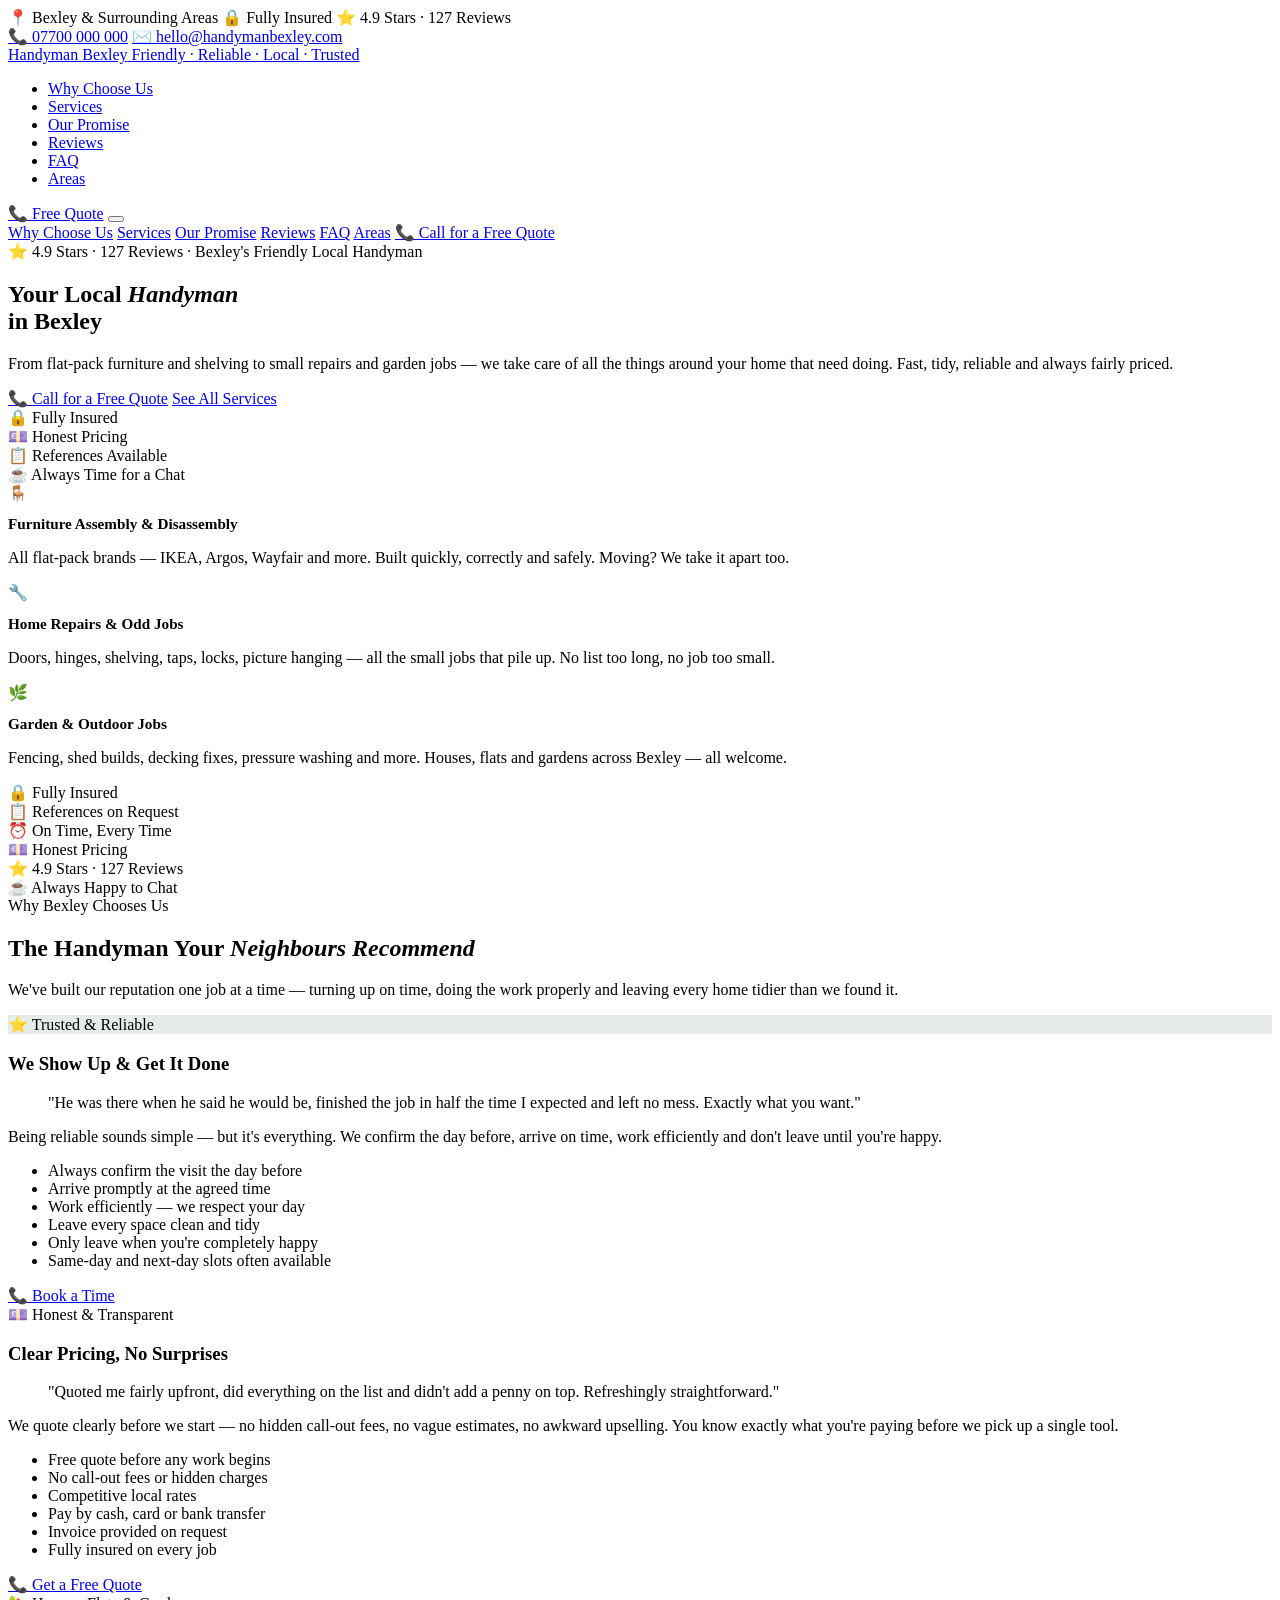
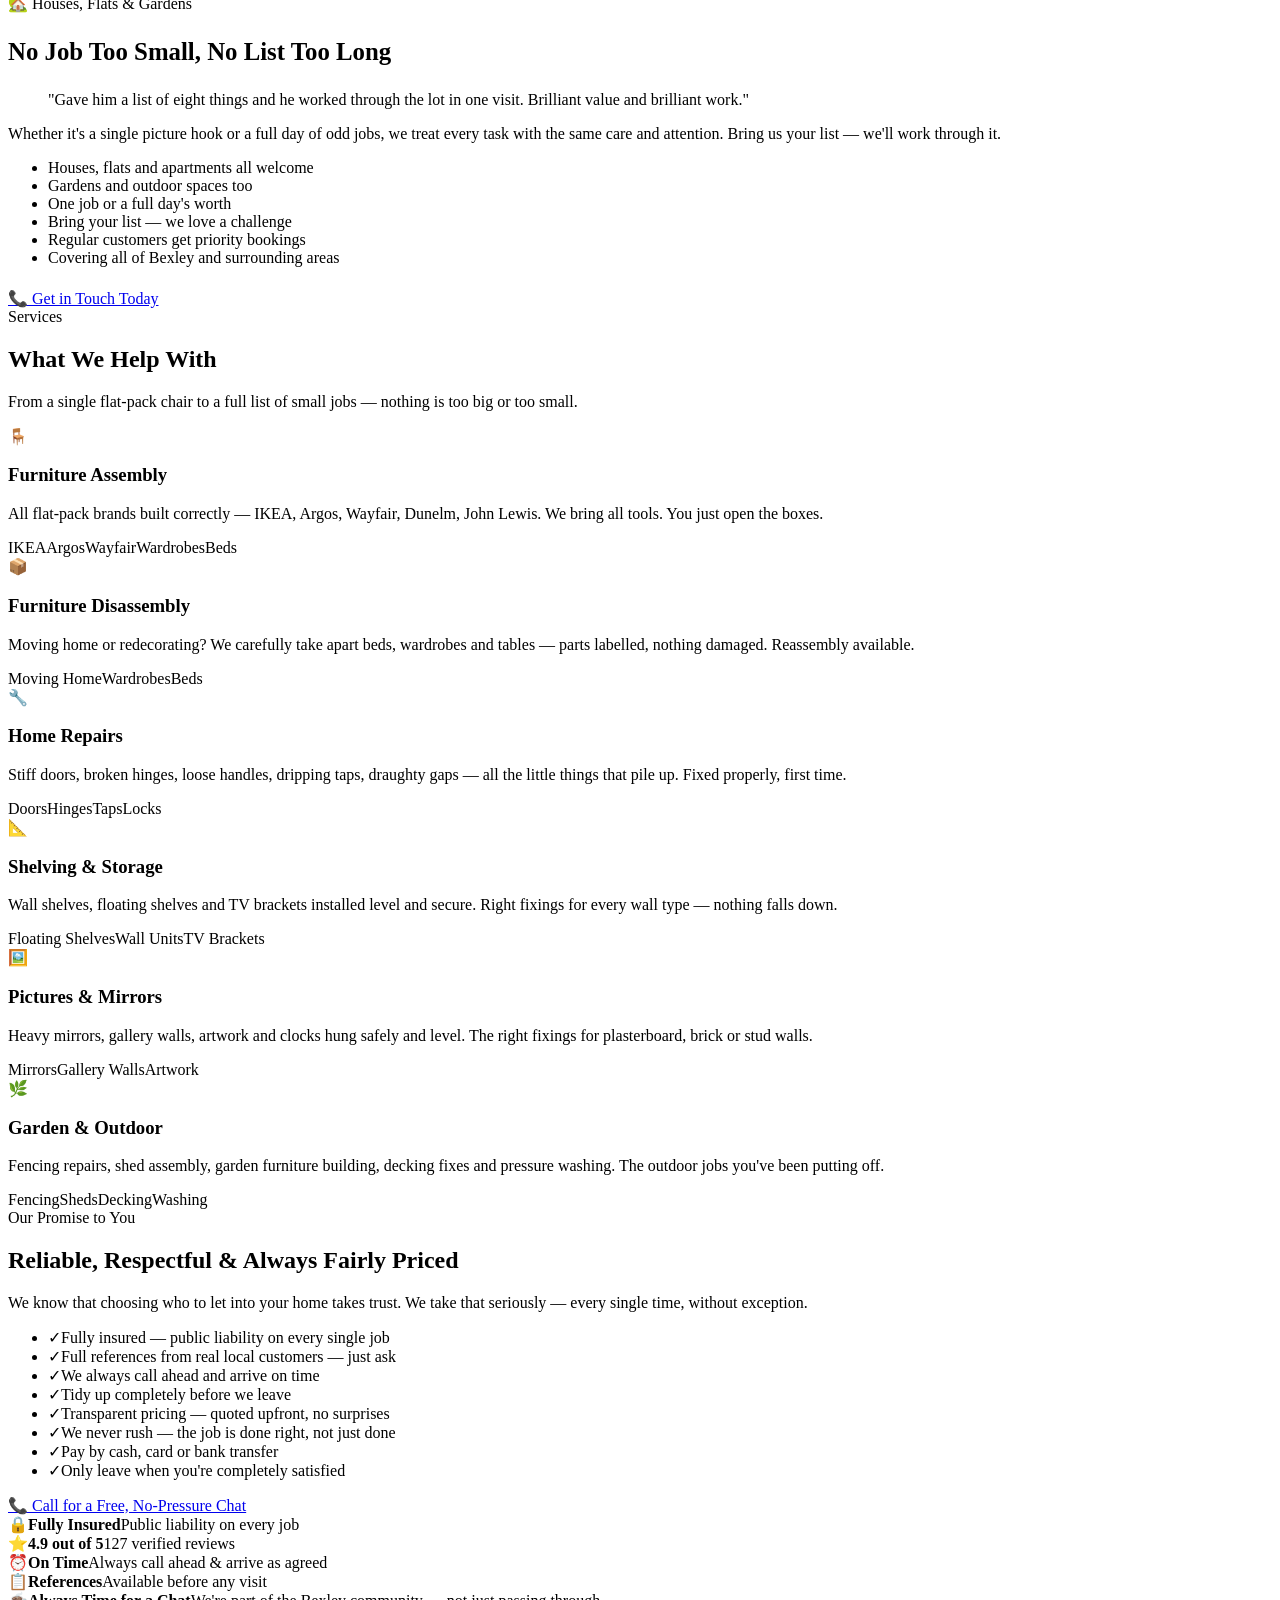
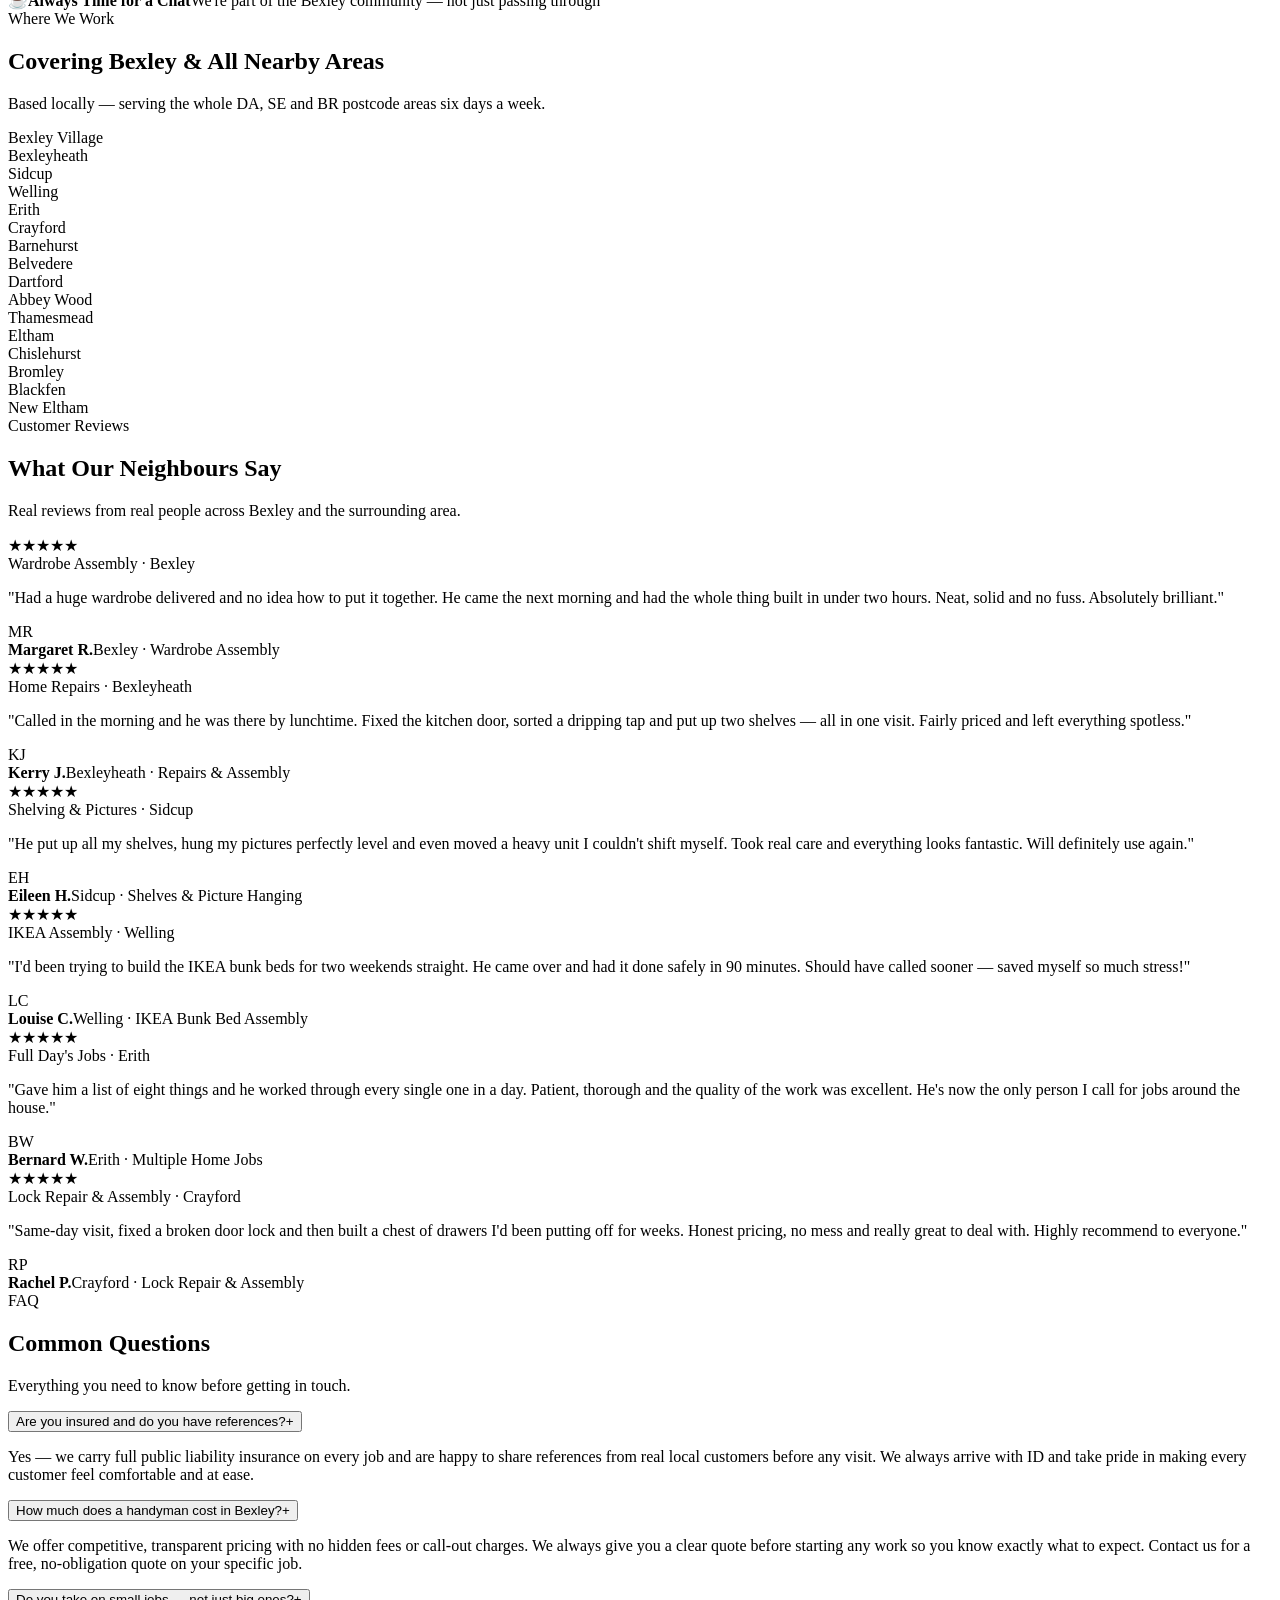
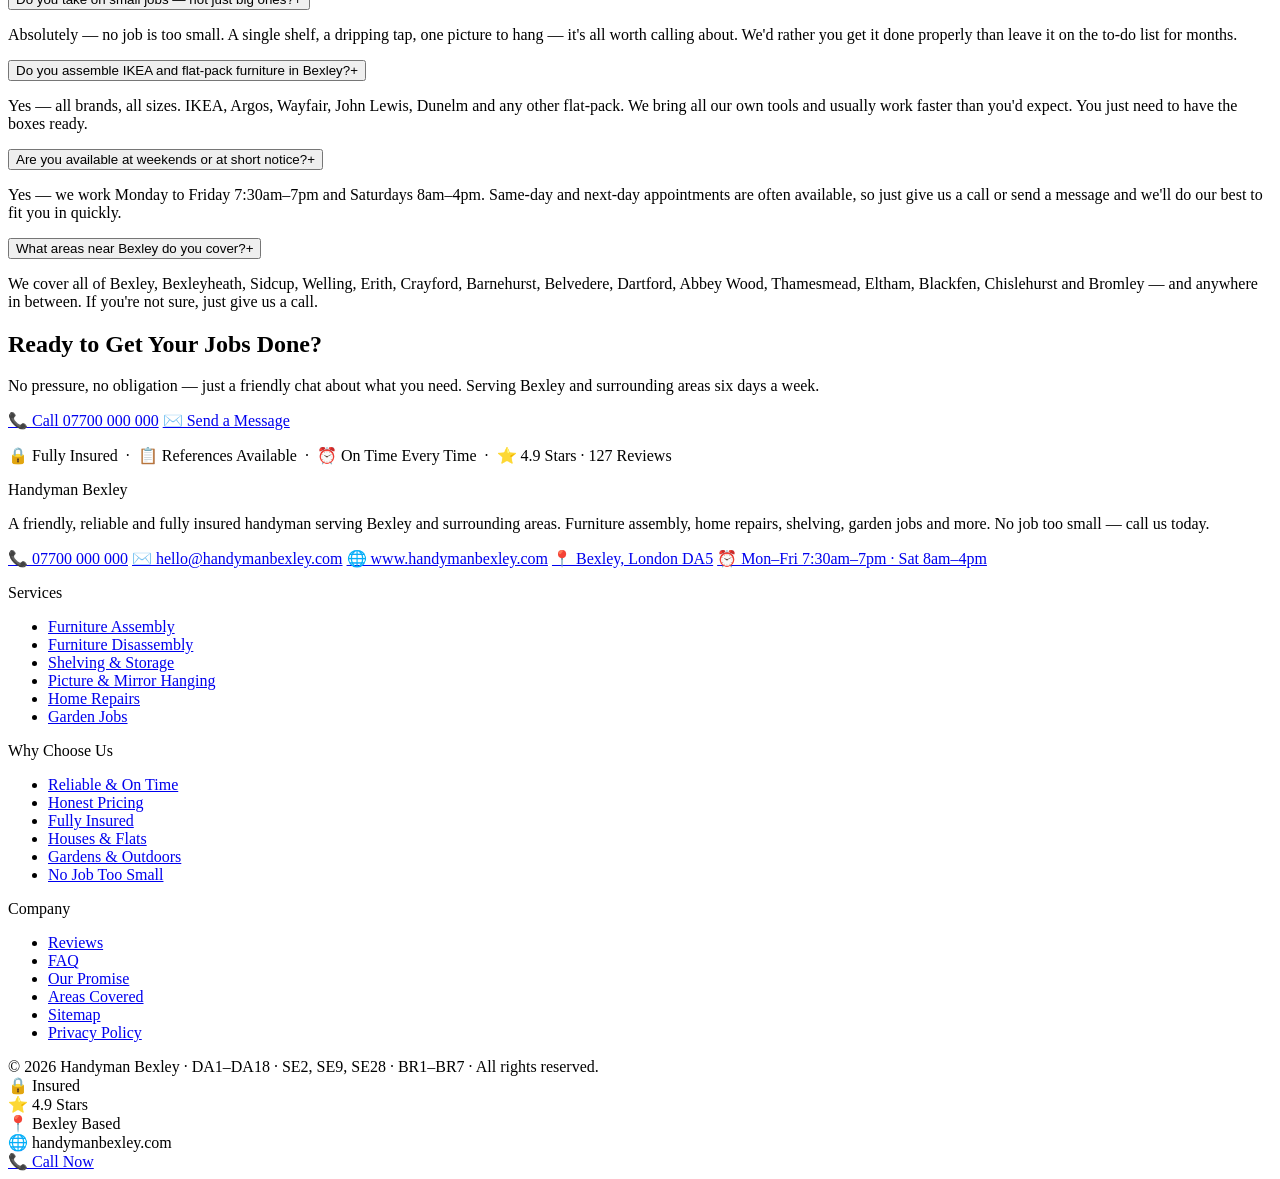
==== index.html @ ab4367bd "Add files via upload" ====
<!DOCTYPE html>
<html lang="en">
<head>
  <meta charset="UTF-8" />
  <meta name="viewport" content="width=device-width, initial-scale=1.0" />

  <!-- ===== PRIMARY SEO ===== -->
  <title>Handyman Bexley | Furniture Assembly, Home Repairs & Garden Jobs</title>
  <meta name="description" content="Your friendly, trusted local handyman in Bexley. Furniture assembly & disassembly, home repairs, shelving, picture hanging, garden jobs and more. No job too small — fast, tidy and reliable. Call today for a free quote!" />
  <meta name="keywords" content="handyman Bexley, trusted handyman Bexley, furniture assembly Bexley, IKEA assembly Bexley, flat pack assembly Bexley, handyman Bexleyheath, handyman Sidcup, handyman Welling, small jobs Bexley, home repairs Bexley, local handyman Bexley, reliable handyman Bexley, odd jobs Bexley, shelving installation Bexley, picture hanging Bexley, garden jobs Bexley, handyman near me Bexley, same day handyman Bexley, affordable handyman Bexley" />
  <meta name="author" content="Handyman Bexley" />
  <meta name="robots" content="index, follow, max-snippet:-1, max-image-preview:large, max-video-preview:-1" />
  <link rel="canonical" href="https://www.handymanbexley.com/" />

  <!-- ===== GEO / LOCAL SEO ===== -->
  <meta name="geo.region" content="GB-ENG" />
  <meta name="geo.placename" content="Bexley, London" />
  <meta name="geo.position" content="51.4419;0.1489" />
  <meta name="ICBM" content="51.4419, 0.1489" />

  <!-- ===== OPEN GRAPH (Facebook / LinkedIn) ===== -->
  <meta property="og:type" content="website" />
  <meta property="og:url" content="https://www.handymanbexley.com/" />
  <meta property="og:title" content="Handyman Bexley — Friendly, Reliable & Local" />
  <meta property="og:description" content="Bexley's friendly local handyman. Furniture assembly, home repairs, shelving, garden jobs and more. Fast, tidy and reliable — no job too small." />
  <meta property="og:image" content="https://www.handymanbexley.com/assets/images/og-image.jpg" />
  <meta property="og:image:width" content="1200" />
  <meta property="og:image:height" content="630" />
  <meta property="og:locale" content="en_GB" />
  <meta property="og:site_name" content="Handyman Bexley" />

  <!-- ===== TWITTER CARD ===== -->
  <meta name="twitter:card" content="summary_large_image" />
  <meta name="twitter:title" content="Handyman Bexley — Friendly, Reliable & Local" />
  <meta name="twitter:description" content="Bexley's friendly local handyman. Furniture assembly, flat-pack, repairs, garden jobs. Fast, reliable and no job too small." />
  <meta name="twitter:image" content="https://www.handymanbexley.com/assets/images/og-image.jpg" />

  <!-- ===== LOCAL BUSINESS SCHEMA (Google Rich Results) ===== -->
  <script type="application/ld+json">
  {
    "@context": "https://schema.org",
    "@type": "HomeAndConstructionBusiness",
    "name": "Handyman Bexley",
    "description": "Friendly, reliable and fully insured handyman in Bexley. Furniture assembly, home repairs, shelving, picture hanging and garden jobs across Bexley and surrounding areas. No job too small.",
    "url": "https://www.handymanbexley.com",
    "telephone": "+44-7700-000000",
    "email": "hello@handymanbexley.com",
    "priceRange": "££",
    "currenciesAccepted": "GBP",
    "paymentAccepted": "Cash, Bank Transfer, Card",
    "areaServed": [
      {"@type":"City","name":"Bexley"},
      {"@type":"City","name":"Bexleyheath"},
      {"@type":"City","name":"Sidcup"},
      {"@type":"City","name":"Welling"},
      {"@type":"City","name":"Erith"},
      {"@type":"City","name":"Crayford"},
      {"@type":"City","name":"Barnehurst"},
      {"@type":"City","name":"Belvedere"},
      {"@type":"City","name":"Dartford"},
      {"@type":"City","name":"Abbey Wood"},
      {"@type":"City","name":"Eltham"},
      {"@type":"City","name":"Thamesmead"},
      {"@type":"City","name":"Chislehurst"},
      {"@type":"City","name":"Bromley"}
    ],
    "address": {
      "@type": "PostalAddress",
      "addressLocality": "Bexley",
      "addressRegion": "London",
      "postalCode": "DA5",
      "addressCountry": "GB"
    },
    "geo": {
      "@type": "GeoCoordinates",
      "latitude": 51.4419,
      "longitude": 0.1489
    },
    "openingHoursSpecification": [
      {"@type":"OpeningHoursSpecification","dayOfWeek":["Monday","Tuesday","Wednesday","Thursday","Friday"],"opens":"07:30","closes":"19:00"},
      {"@type":"OpeningHoursSpecification","dayOfWeek":"Saturday","opens":"08:00","closes":"16:00"}
    ],
    "aggregateRating": {
      "@type": "AggregateRating",
      "ratingValue": "4.9",
      "reviewCount": "127",
      "bestRating": "5",
      "worstRating": "1"
    },
    "hasOfferCatalog": {
      "@type": "OfferCatalog",
      "name": "Handyman Services Bexley",
      "itemListElement": [
        {"@type":"Offer","itemOffered":{"@type":"Service","name":"Furniture Assembly","description":"All flat-pack brands including IKEA, Argos, Wayfair and John Lewis assembled quickly and correctly."}},
        {"@type":"Offer","itemOffered":{"@type":"Service","name":"Furniture Disassembly","description":"Safe disassembly of beds, wardrobes and tables for moving or redecorating."}},
        {"@type":"Offer","itemOffered":{"@type":"Service","name":"Shelving Installation","description":"Wall-mounted shelving, floating shelves and TV brackets installed securely."}},
        {"@type":"Offer","itemOffered":{"@type":"Service","name":"Picture and Mirror Hanging","description":"Gallery walls, large mirrors and artwork hung safely and level."}},
        {"@type":"Offer","itemOffered":{"@type":"Service","name":"Home Repairs","description":"Doors, hinges, locks, dripping taps and general odd jobs around the home."}},
        {"@type":"Offer","itemOffered":{"@type":"Service","name":"Garden Jobs","description":"Fencing repairs, shed assembly, decking fixes and pressure washing."}}
      ]
    }
  }
  </script>

  <!-- ===== FAQ SCHEMA (AI SEO + Google Rich Results) ===== -->
  <script type="application/ld+json">
  {
    "@context": "https://schema.org",
    "@type": "FAQPage",
    "mainEntity": [
      {"@type":"Question","name":"Are you insured and do you have references?","acceptedAnswer":{"@type":"Answer","text":"Yes, we carry full public liability insurance on every job and are happy to share references from real local customers before any visit. We always arrive with ID."}},
      {"@type":"Question","name":"How much does a handyman cost in Bexley?","acceptedAnswer":{"@type":"Answer","text":"We offer competitive, transparent pricing with no hidden fees or call-out charges. We always provide a clear quote before starting work. Contact us for a free, no-obligation quote."}},
      {"@type":"Question","name":"Do you take on small jobs in Bexley?","acceptedAnswer":{"@type":"Answer","text":"Absolutely — no job is too small. Whether it is a single shelf, a dripping tap or one picture to hang, we are happy to help."}},
      {"@type":"Question","name":"Do you assemble IKEA furniture in Bexley?","acceptedAnswer":{"@type":"Answer","text":"Yes! We assemble all flat-pack furniture brands including IKEA, Argos, Wayfair and John Lewis across Bexley, Bexleyheath, Sidcup and surrounding areas."}},
      {"@type":"Question","name":"Are you available at weekends or at short notice?","acceptedAnswer":{"@type":"Answer","text":"Yes — we work Monday to Friday 7:30am to 7pm and Saturdays 8am to 4pm. Same-day and next-day appointments are often available."}},
      {"@type":"Question","name":"What areas near Bexley do you cover?","acceptedAnswer":{"@type":"Answer","text":"We cover Bexley, Bexleyheath, Sidcup, Welling, Erith, Crayford, Barnehurst, Belvedere, Dartford, Abbey Wood, Thamesmead, Eltham, Blackfen, Chislehurst and Bromley."}}
    ]
  }
  </script>

  <!-- ===== BREADCRUMB SCHEMA ===== -->
  <script type="application/ld+json">
  {
    "@context": "https://schema.org",
    "@type": "BreadcrumbList",
    "itemListElement": [
      {"@type":"ListItem","position":1,"name":"Home","item":"https://www.handymanbexley.com/"},
      {"@type":"ListItem","position":2,"name":"Services","item":"https://www.handymanbexley.com/#services"},
      {"@type":"ListItem","position":3,"name":"Areas","item":"https://www.handymanbexley.com/#areas"}
    ]
  }
  </script>

  <!-- ===== REVIEW SCHEMA ===== -->
  <script type="application/ld+json">
  {
    "@context": "https://schema.org",
    "@type": "LocalBusiness",
    "name": "Handyman Bexley",
    "review": [
      {"@type":"Review","reviewRating":{"@type":"Rating","ratingValue":"5","bestRating":"5"},"author":{"@type":"Person","name":"Margaret R."},"reviewBody":"Had a huge wardrobe delivered and no idea how to put it together. He came the next morning and had the whole thing built in under two hours. Neat, solid and no fuss. Absolutely brilliant."},
      {"@type":"Review","reviewRating":{"@type":"Rating","ratingValue":"5","bestRating":"5"},"author":{"@type":"Person","name":"Kerry J."},"reviewBody":"Called in the morning and he was there by lunchtime. Fixed the kitchen door, sorted a dripping tap and put up two shelves — all in one visit. Fairly priced and left everything spotless."},
      {"@type":"Review","reviewRating":{"@type":"Rating","ratingValue":"5","bestRating":"5"},"author":{"@type":"Person","name":"Eileen H."},"reviewBody":"He put up all my shelves, hung my pictures perfectly level and even moved a heavy unit I couldn't shift myself. Took real care and everything looks fantastic."}
    ]
  }
  </script>

  <!-- ===== PWA MANIFEST ===== -->
  <link rel="manifest" href="/manifest.json" />
  <meta name="theme-color" content="#5a7a5c" />
  <meta name="apple-mobile-web-app-capable" content="yes" />
  <meta name="apple-mobile-web-app-status-bar-style" content="default" />
  <meta name="apple-mobile-web-app-title" content="Handyman Bexley" />

  <!-- ===== FONTS ===== -->
  <link rel="preconnect" href="https://fonts.googleapis.com" />
  <link rel="preconnect" href="https://fonts.gstatic.com" crossorigin />
  <link href="https://fonts.googleapis.com/css2?family=Lora:ital,wght@0,400;0,600;0,700;1,400;1,600&family=Nunito:wght@400;600;700;800&display=swap" rel="stylesheet" />

  <!-- ===== STYLESHEET ===== -->
  <link rel="stylesheet" href="/assets/css/style.css" />

  <!-- ===== FAVICON (add your own to assets/images/) ===== -->
  <link rel="icon" type="image/png" href="/assets/images/icon-192.png" />
  <link rel="apple-touch-icon" href="/assets/images/icon-192.png" />
</head>

<body>

<!-- ============================================================
     TOP BAR
     ============================================================ -->
<div class="topbar" role="complementary" aria-label="Contact information">
  <div class="container">
    <div class="topbar-inner">
      <div class="topbar-left">
        <span>📍 Bexley &amp; Surrounding Areas</span>
        <span>🔒 Fully Insured</span>
        <span>⭐ 4.9 Stars · 127 Reviews</span>
      </div>
      <div class="topbar-right">
        <a href="tel:+447700000000" aria-label="Call us on 07700 000 000">📞 07700 000 000</a>
        <a href="mailto:hello@handymanbexley.com" aria-label="Email us">✉️ hello@handymanbexley.com</a>
      </div>
    </div>
  </div>
</div>

<!-- ============================================================
     NAVIGATION
     ============================================================ -->
<nav role="navigation" aria-label="Main navigation">
  <div class="container">
    <div class="nav-inner">
      <a href="/" class="logo" aria-label="Handyman Bexley — Home">
        <span class="logo-name">Handyman <span>Bexley</span></span>
        <span class="logo-tag">Friendly · Reliable · Local · Trusted</span>
      </a>
      <ul class="nav-links" role="list">
        <li><a href="#why-us">Why Choose Us</a></li>
        <li><a href="#services">Services</a></li>
        <li><a href="#promise">Our Promise</a></li>
        <li><a href="#reviews">Reviews</a></li>
        <li><a href="#faq">FAQ</a></li>
        <li><a href="#areas">Areas</a></li>
      </ul>
      <a href="tel:+447700000000" class="btn btn-sage">📞 Free Quote</a>
      <button class="hamburger" aria-label="Open menu" aria-expanded="false" aria-controls="mobile-nav">
        <span></span><span></span><span></span>
      </button>
    </div>
  </div>
</nav>

<!-- Mobile nav -->
<div class="mobile-nav" id="mobile-nav" role="dialog" aria-label="Mobile navigation" aria-modal="true">
  <a href="#why-us">Why Choose Us</a>
  <a href="#services">Services</a>
  <a href="#promise">Our Promise</a>
  <a href="#reviews">Reviews</a>
  <a href="#faq">FAQ</a>
  <a href="#areas">Areas</a>
  <a href="tel:+447700000000" class="btn btn-sage" style="margin-top:12px">📞 Call for a Free Quote</a>
</div>

<!-- ============================================================
     MAIN CONTENT
     ============================================================ -->
<main id="main-content">

  <!-- ── HERO ── -->
  <section class="hero" id="home" role="banner" aria-labelledby="hero-heading">
    <div class="container">
      <div class="hero-grid">

        <div class="hero-text fade-up">
          <div class="pill">⭐ 4.9 Stars · 127 Reviews · Bexley's Friendly Local Handyman</div>
          <h1 id="hero-heading">Your Local <em>Handyman</em><br>in Bexley</h1>
          <p class="lead">From flat-pack furniture and shelving to small repairs and garden jobs — we take care of all the things around your home that need doing. Fast, tidy, reliable and always fairly priced.</p>
          <div class="hero-btns">
            <a href="tel:+447700000000" class="btn btn-sage">📞 Call for a Free Quote</a>
            <a href="#services" class="btn btn-ghost">See All Services</a>
          </div>
          <div class="hero-chips" aria-label="Trust signals">
            <div class="chip">🔒 Fully Insured</div>
            <div class="chip">💷 Honest Pricing</div>
            <div class="chip">📋 References Available</div>
            <div class="chip">☕ Always Time for a Chat</div>
          </div>
        </div>

        <div class="aud-stack fade-up" role="list" aria-label="Key services at a glance">
          <div class="aud-card" role="listitem">
            <div class="aud-icon sage" aria-hidden="true">🪑</div>
            <div>
              <h2 style="font-size:.95rem;font-weight:800;color:var(--ink);margin-bottom:4px">Furniture Assembly &amp; Disassembly</h2>
              <p>All flat-pack brands — IKEA, Argos, Wayfair and more. Built quickly, correctly and safely. Moving? We take it apart too.</p>
            </div>
          </div>
          <div class="aud-card" role="listitem">
            <div class="aud-icon terra" aria-hidden="true">🔧</div>
            <div>
              <h2 style="font-size:.95rem;font-weight:800;color:var(--ink);margin-bottom:4px">Home Repairs &amp; Odd Jobs</h2>
              <p>Doors, hinges, shelving, taps, locks, picture hanging — all the small jobs that pile up. No list too long, no job too small.</p>
            </div>
          </div>
          <div class="aud-card" role="listitem">
            <div class="aud-icon navy" aria-hidden="true">🌿</div>
            <div>
              <h2 style="font-size:.95rem;font-weight:800;color:var(--ink);margin-bottom:4px">Garden &amp; Outdoor Jobs</h2>
              <p>Fencing, shed builds, decking fixes, pressure washing and more. Houses, flats and gardens across Bexley — all welcome.</p>
            </div>
          </div>
        </div>

      </div>
    </div>
  </section>

  <!-- ── TRUST BANNER ── -->
  <div class="trust-banner" role="complementary" aria-label="Trust signals">
    <div class="container">
      <div class="trust-row">
        <div class="trust-item"><span aria-hidden="true">🔒</span> Fully Insured</div>
        <div class="trust-item"><span aria-hidden="true">📋</span> References on Request</div>
        <div class="trust-item"><span aria-hidden="true">⏰</span> On Time, Every Time</div>
        <div class="trust-item"><span aria-hidden="true">💷</span> Honest Pricing</div>
        <div class="trust-item"><span aria-hidden="true">⭐</span> 4.9 Stars · 127 Reviews</div>
        <div class="trust-item"><span aria-hidden="true">☕</span> Always Happy to Chat</div>
      </div>
    </div>
  </div>

  <!-- ── WHY CHOOSE US ── -->
  <section id="why-us" aria-labelledby="why-heading">
    <div class="for-section">
    <div class="container">
      <div class="section-header fade-up">
        <div class="pill">Why Bexley Chooses Us</div>
        <h2 class="section-title" id="why-heading">The Handyman Your <em style="font-style:italic;color:var(--sage)">Neighbours Recommend</em></h2>
        <p>We've built our reputation one job at a time — turning up on time, doing the work properly and leaving every home tidier than we found it.</p>
      </div>
      <div class="for-grid">

        <article class="for-card card-green fade-up" aria-labelledby="reliable-heading">
          <div class="pill" style="background:rgba(90,122,92,.15);color:var(--sage-dk)">⭐ Trusted &amp; Reliable</div>
          <h3 id="reliable-heading" style="color:var(--sage-dk)">We Show Up &amp; Get It Done</h3>
          <blockquote class="for-quote">"He was there when he said he would be, finished the job in half the time I expected and left no mess. Exactly what you want."</blockquote>
          <p>Being reliable sounds simple — but it's everything. We confirm the day before, arrive on time, work efficiently and don't leave until you're happy.</p>
          <ul class="for-list">
            <li>Always confirm the visit the day before</li>
            <li>Arrive promptly at the agreed time</li>
            <li>Work efficiently — we respect your day</li>
            <li>Leave every space clean and tidy</li>
            <li>Only leave when you're completely happy</li>
            <li>Same-day and next-day slots often available</li>
          </ul>
          <a href="tel:+447700000000" class="btn btn-sage">📞 Book a Time</a>
        </article>

        <article class="for-card single fade-up" aria-labelledby="pricing-heading">
          <div class="pill terra">💷 Honest &amp; Transparent</div>
          <h3 id="pricing-heading" style="color:var(--terra)">Clear Pricing, No Surprises</h3>
          <blockquote class="for-quote">"Quoted me fairly upfront, did everything on the list and didn't add a penny on top. Refreshingly straightforward."</blockquote>
          <p>We quote clearly before we start — no hidden call-out fees, no vague estimates, no awkward upselling. You know exactly what you're paying before we pick up a single tool.</p>
          <ul class="for-list">
            <li>Free quote before any work begins</li>
            <li>No call-out fees or hidden charges</li>
            <li>Competitive local rates</li>
            <li>Pay by cash, card or bank transfer</li>
            <li>Invoice provided on request</li>
            <li>Fully insured on every job</li>
          </ul>
          <a href="tel:+447700000000" class="btn btn-terra">📞 Get a Free Quote</a>
        </article>

        <article class="for-card lonely fade-up" aria-labelledby="nojob-heading">
          <div class="lonely-inner">
            <div>
              <div class="pill navy">🏡 Houses, Flats &amp; Gardens</div>
              <h3 id="nojob-heading" style="color:var(--navy);font-size:1.55rem">No Job Too Small, No List Too Long</h3>
              <blockquote class="for-quote">"Gave him a list of eight things and he worked through the lot in one visit. Brilliant value and brilliant work."</blockquote>
              <p>Whether it's a single picture hook or a full day of odd jobs, we treat every task with the same care and attention. Bring us your list — we'll work through it.</p>
            </div>
            <div>
              <ul class="for-list" style="margin-bottom:22px">
                <li>Houses, flats and apartments all welcome</li>
                <li>Gardens and outdoor spaces too</li>
                <li>One job or a full day's worth</li>
                <li>Bring your list — we love a challenge</li>
                <li>Regular customers get priority bookings</li>
                <li>Covering all of Bexley and surrounding areas</li>
              </ul>
              <a href="tel:+447700000000" class="btn btn-navy">📞 Get in Touch Today</a>
            </div>
          </div>
        </article>

      </div>
    </div>
    </div>
  </section>

  <!-- ── SERVICES ── -->
  <section class="services" id="services" aria-labelledby="services-heading">
    <div class="container">
      <div class="section-header fade-up">
        <div class="pill">Services</div>
        <h2 class="section-title" id="services-heading">What We Help With</h2>
        <p>From a single flat-pack chair to a full list of small jobs — nothing is too big or too small.</p>
      </div>
      <div class="services-grid" role="list">

        <article class="svc-card fade-up" role="listitem" aria-labelledby="svc1">
          <div class="svc-icon" aria-hidden="true">🪑</div>
          <h3 id="svc1">Furniture Assembly</h3>
          <p>All flat-pack brands built correctly — IKEA, Argos, Wayfair, Dunelm, John Lewis. We bring all tools. You just open the boxes.</p>
          <div class="svc-tags" aria-label="Keywords">
            <span class="svc-tag">IKEA</span><span class="svc-tag">Argos</span><span class="svc-tag">Wayfair</span><span class="svc-tag">Wardrobes</span><span class="svc-tag">Beds</span>
          </div>
        </article>

        <article class="svc-card fade-up" role="listitem" aria-labelledby="svc2">
          <div class="svc-icon" aria-hidden="true">📦</div>
          <h3 id="svc2">Furniture Disassembly</h3>
          <p>Moving home or redecorating? We carefully take apart beds, wardrobes and tables — parts labelled, nothing damaged. Reassembly available.</p>
          <div class="svc-tags">
            <span class="svc-tag">Moving Home</span><span class="svc-tag">Wardrobes</span><span class="svc-tag">Beds</span>
          </div>
        </article>

        <article class="svc-card fade-up" role="listitem" aria-labelledby="svc3">
          <div class="svc-icon" aria-hidden="true">🔧</div>
          <h3 id="svc3">Home Repairs</h3>
          <p>Stiff doors, broken hinges, loose handles, dripping taps, draughty gaps — all the little things that pile up. Fixed properly, first time.</p>
          <div class="svc-tags">
            <span class="svc-tag">Doors</span><span class="svc-tag">Hinges</span><span class="svc-tag">Taps</span><span class="svc-tag">Locks</span>
          </div>
        </article>

        <article class="svc-card fade-up" role="listitem" aria-labelledby="svc4">
          <div class="svc-icon" aria-hidden="true">📐</div>
          <h3 id="svc4">Shelving &amp; Storage</h3>
          <p>Wall shelves, floating shelves and TV brackets installed level and secure. Right fixings for every wall type — nothing falls down.</p>
          <div class="svc-tags">
            <span class="svc-tag">Floating Shelves</span><span class="svc-tag">Wall Units</span><span class="svc-tag">TV Brackets</span>
          </div>
        </article>

        <article class="svc-card fade-up" role="listitem" aria-labelledby="svc5">
          <div class="svc-icon" aria-hidden="true">🖼️</div>
          <h3 id="svc5">Pictures &amp; Mirrors</h3>
          <p>Heavy mirrors, gallery walls, artwork and clocks hung safely and level. The right fixings for plasterboard, brick or stud walls.</p>
          <div class="svc-tags">
            <span class="svc-tag">Mirrors</span><span class="svc-tag">Gallery Walls</span><span class="svc-tag">Artwork</span>
          </div>
        </article>

        <article class="svc-card fade-up" role="listitem" aria-labelledby="svc6">
          <div class="svc-icon" aria-hidden="true">🌿</div>
          <h3 id="svc6">Garden &amp; Outdoor</h3>
          <p>Fencing repairs, shed assembly, garden furniture building, decking fixes and pressure washing. The outdoor jobs you've been putting off.</p>
          <div class="svc-tags">
            <span class="svc-tag">Fencing</span><span class="svc-tag">Sheds</span><span class="svc-tag">Decking</span><span class="svc-tag">Washing</span>
          </div>
        </article>

      </div>
    </div>
  </section>

  <!-- ── OUR PROMISE ── -->
  <section class="promise" id="promise" aria-labelledby="promise-heading">
    <div class="container">
      <div class="promise-grid">
        <div class="promise-text fade-up">
          <div class="pill">Our Promise to You</div>
          <h2 class="section-title" id="promise-heading">Reliable, Respectful &amp; Always Fairly Priced</h2>
          <p>We know that choosing who to let into your home takes trust. We take that seriously — every single time, without exception.</p>
          <ul class="promise-list">
            <li><span class="chk" aria-hidden="true">✓</span>Fully insured — public liability on every single job</li>
            <li><span class="chk" aria-hidden="true">✓</span>Full references from real local customers — just ask</li>
            <li><span class="chk" aria-hidden="true">✓</span>We always call ahead and arrive on time</li>
            <li><span class="chk" aria-hidden="true">✓</span>Tidy up completely before we leave</li>
            <li><span class="chk" aria-hidden="true">✓</span>Transparent pricing — quoted upfront, no surprises</li>
            <li><span class="chk" aria-hidden="true">✓</span>We never rush — the job is done right, not just done</li>
            <li><span class="chk" aria-hidden="true">✓</span>Pay by cash, card or bank transfer</li>
            <li><span class="chk" aria-hidden="true">✓</span>Only leave when you're completely satisfied</li>
          </ul>
          <a href="tel:+447700000000" class="btn btn-terra">📞 Call for a Free, No-Pressure Chat</a>
        </div>
        <div class="p-badges fade-up" aria-label="Trust badges">
          <div class="p-badge"><span class="big" aria-hidden="true">🔒</span><strong>Fully Insured</strong><span>Public liability on every job</span></div>
          <div class="p-badge"><span class="big" aria-hidden="true">⭐</span><strong>4.9 out of 5</strong><span>127 verified reviews</span></div>
          <div class="p-badge"><span class="big" aria-hidden="true">⏰</span><strong>On Time</strong><span>Always call ahead &amp; arrive as agreed</span></div>
          <div class="p-badge"><span class="big" aria-hidden="true">📋</span><strong>References</strong><span>Available before any visit</span></div>
          <div class="p-badge wide"><span class="big" aria-hidden="true">☕</span><strong>Always Time for a Chat</strong><span>We're part of the Bexley community — not just passing through</span></div>
        </div>
      </div>
    </div>
  </section>

  <!-- ── AREAS SERVED ── -->
  <section class="areas" id="areas" aria-labelledby="areas-heading">
    <div class="container">
      <div class="section-header fade-up">
        <div class="pill">Where We Work</div>
        <h2 class="section-title" id="areas-heading">Covering Bexley &amp; All Nearby Areas</h2>
        <p>Based locally — serving the whole DA, SE and BR postcode areas six days a week.</p>
      </div>
      <div class="areas-grid" role="list" aria-label="Areas served">
        <div class="area-pill fade-up" role="listitem"><span class="area-dot" aria-hidden="true"></span>Bexley Village</div>
        <div class="area-pill fade-up" role="listitem"><span class="area-dot" aria-hidden="true"></span>Bexleyheath</div>
        <div class="area-pill fade-up" role="listitem"><span class="area-dot" aria-hidden="true"></span>Sidcup</div>
        <div class="area-pill fade-up" role="listitem"><span class="area-dot" aria-hidden="true"></span>Welling</div>
        <div class="area-pill fade-up" role="listitem"><span class="area-dot" aria-hidden="true"></span>Erith</div>
        <div class="area-pill fade-up" role="listitem"><span class="area-dot" aria-hidden="true"></span>Crayford</div>
        <div class="area-pill fade-up" role="listitem"><span class="area-dot" aria-hidden="true"></span>Barnehurst</div>
        <div class="area-pill fade-up" role="listitem"><span class="area-dot" aria-hidden="true"></span>Belvedere</div>
        <div class="area-pill fade-up" role="listitem"><span class="area-dot" aria-hidden="true"></span>Dartford</div>
        <div class="area-pill fade-up" role="listitem"><span class="area-dot" aria-hidden="true"></span>Abbey Wood</div>
        <div class="area-pill fade-up" role="listitem"><span class="area-dot" aria-hidden="true"></span>Thamesmead</div>
        <div class="area-pill fade-up" role="listitem"><span class="area-dot" aria-hidden="true"></span>Eltham</div>
        <div class="area-pill fade-up" role="listitem"><span class="area-dot" aria-hidden="true"></span>Chislehurst</div>
        <div class="area-pill fade-up" role="listitem"><span class="area-dot" aria-hidden="true"></span>Bromley</div>
        <div class="area-pill fade-up" role="listitem"><span class="area-dot" aria-hidden="true"></span>Blackfen</div>
        <div class="area-pill fade-up" role="listitem"><span class="area-dot" aria-hidden="true"></span>New Eltham</div>
      </div>
    </div>
  </section>

  <!-- ── REVIEWS ── -->
  <section class="reviews" id="reviews" aria-labelledby="reviews-heading">
    <div class="container">
      <div class="section-header fade-up">
        <div class="pill">Customer Reviews</div>
        <h2 class="section-title" id="reviews-heading">What Our Neighbours Say</h2>
        <p>Real reviews from real people across Bexley and the surrounding area.</p>
      </div>
      <div class="reviews-grid" role="list">

        <article class="review-card fade-up" role="listitem" aria-label="Review from Margaret R">
          <div class="r-stars" aria-label="5 stars">★★★★★</div>
          <div class="r-label n">Wardrobe Assembly · Bexley</div>
          <p class="r-text">"Had a huge wardrobe delivered and no idea how to put it together. He came the next morning and had the whole thing built in under two hours. Neat, solid and no fuss. Absolutely brilliant."</p>
          <div class="r-person">
            <div class="r-av n" aria-hidden="true">MR</div>
            <div><strong>Margaret R.</strong><span>Bexley · Wardrobe Assembly</span></div>
          </div>
        </article>

        <article class="review-card fade-up" role="listitem" aria-label="Review from Kerry J">
          <div class="r-stars" aria-label="5 stars">★★★★★</div>
          <div class="r-label t">Home Repairs · Bexleyheath</div>
          <p class="r-text">"Called in the morning and he was there by lunchtime. Fixed the kitchen door, sorted a dripping tap and put up two shelves — all in one visit. Fairly priced and left everything spotless."</p>
          <div class="r-person">
            <div class="r-av t" aria-hidden="true">KJ</div>
            <div><strong>Kerry J.</strong><span>Bexleyheath · Repairs &amp; Assembly</span></div>
          </div>
        </article>

        <article class="review-card fade-up" role="listitem" aria-label="Review from Eileen H">
          <div class="r-stars" aria-label="5 stars">★★★★★</div>
          <div class="r-label">Shelving &amp; Pictures · Sidcup</div>
          <p class="r-text">"He put up all my shelves, hung my pictures perfectly level and even moved a heavy unit I couldn't shift myself. Took real care and everything looks fantastic. Will definitely use again."</p>
          <div class="r-person">
            <div class="r-av s" aria-hidden="true">EH</div>
            <div><strong>Eileen H.</strong><span>Sidcup · Shelves &amp; Picture Hanging</span></div>
          </div>
        </article>

        <article class="review-card fade-up" role="listitem" aria-label="Review from Louise C">
          <div class="r-stars" aria-label="5 stars">★★★★★</div>
          <div class="r-label t">IKEA Assembly · Welling</div>
          <p class="r-text">"I'd been trying to build the IKEA bunk beds for two weekends straight. He came over and had it done safely in 90 minutes. Should have called sooner — saved myself so much stress!"</p>
          <div class="r-person">
            <div class="r-av t" aria-hidden="true">LC</div>
            <div><strong>Louise C.</strong><span>Welling · IKEA Bunk Bed Assembly</span></div>
          </div>
        </article>

        <article class="review-card fade-up" role="listitem" aria-label="Review from Bernard W">
          <div class="r-stars" aria-label="5 stars">★★★★★</div>
          <div class="r-label n">Full Day's Jobs · Erith</div>
          <p class="r-text">"Gave him a list of eight things and he worked through every single one in a day. Patient, thorough and the quality of the work was excellent. He's now the only person I call for jobs around the house."</p>
          <div class="r-person">
            <div class="r-av n" aria-hidden="true">BW</div>
            <div><strong>Bernard W.</strong><span>Erith · Multiple Home Jobs</span></div>
          </div>
        </article>

        <article class="review-card fade-up" role="listitem" aria-label="Review from Rachel P">
          <div class="r-stars" aria-label="5 stars">★★★★★</div>
          <div class="r-label">Lock Repair &amp; Assembly · Crayford</div>
          <p class="r-text">"Same-day visit, fixed a broken door lock and then built a chest of drawers I'd been putting off for weeks. Honest pricing, no mess and really great to deal with. Highly recommend to everyone."</p>
          <div class="r-person">
            <div class="r-av s" aria-hidden="true">RP</div>
            <div><strong>Rachel P.</strong><span>Crayford · Lock Repair &amp; Assembly</span></div>
          </div>
        </article>

      </div>
    </div>
  </section>

  <!-- ── FAQ ── -->
  <section class="faq" id="faq" aria-labelledby="faq-heading">
    <div class="container">
      <div class="section-header fade-up">
        <div class="pill">FAQ</div>
        <h2 class="section-title" id="faq-heading">Common Questions</h2>
        <p>Everything you need to know before getting in touch.</p>
      </div>
      <div class="faq-list">

        <div class="faq-item">
          <button class="faq-q" aria-expanded="false" aria-controls="faq1">
            Are you insured and do you have references?<span class="faq-icon" aria-hidden="true">+</span>
          </button>
          <div class="faq-a" id="faq1" role="region">
            <p>Yes — we carry full public liability insurance on every job and are happy to share references from real local customers before any visit. We always arrive with ID and take pride in making every customer feel comfortable and at ease.</p>
          </div>
        </div>

        <div class="faq-item">
          <button class="faq-q" aria-expanded="false" aria-controls="faq2">
            How much does a handyman cost in Bexley?<span class="faq-icon" aria-hidden="true">+</span>
          </button>
          <div class="faq-a" id="faq2" role="region">
            <p>We offer competitive, transparent pricing with no hidden fees or call-out charges. We always give you a clear quote before starting any work so you know exactly what to expect. Contact us for a free, no-obligation quote on your specific job.</p>
          </div>
        </div>

        <div class="faq-item">
          <button class="faq-q" aria-expanded="false" aria-controls="faq3">
            Do you take on small jobs — not just big ones?<span class="faq-icon" aria-hidden="true">+</span>
          </button>
          <div class="faq-a" id="faq3" role="region">
            <p>Absolutely — no job is too small. A single shelf, a dripping tap, one picture to hang — it's all worth calling about. We'd rather you get it done properly than leave it on the to-do list for months.</p>
          </div>
        </div>

        <div class="faq-item">
          <button class="faq-q" aria-expanded="false" aria-controls="faq4">
            Do you assemble IKEA and flat-pack furniture in Bexley?<span class="faq-icon" aria-hidden="true">+</span>
          </button>
          <div class="faq-a" id="faq4" role="region">
            <p>Yes — all brands, all sizes. IKEA, Argos, Wayfair, John Lewis, Dunelm and any other flat-pack. We bring all our own tools and usually work faster than you'd expect. You just need to have the boxes ready.</p>
          </div>
        </div>

        <div class="faq-item">
          <button class="faq-q" aria-expanded="false" aria-controls="faq5">
            Are you available at weekends or at short notice?<span class="faq-icon" aria-hidden="true">+</span>
          </button>
          <div class="faq-a" id="faq5" role="region">
            <p>Yes — we work Monday to Friday 7:30am–7pm and Saturdays 8am–4pm. Same-day and next-day appointments are often available, so just give us a call or send a message and we'll do our best to fit you in quickly.</p>
          </div>
        </div>

        <div class="faq-item">
          <button class="faq-q" aria-expanded="false" aria-controls="faq6">
            What areas near Bexley do you cover?<span class="faq-icon" aria-hidden="true">+</span>
          </button>
          <div class="faq-a" id="faq6" role="region">
            <p>We cover all of Bexley, Bexleyheath, Sidcup, Welling, Erith, Crayford, Barnehurst, Belvedere, Dartford, Abbey Wood, Thamesmead, Eltham, Blackfen, Chislehurst and Bromley — and anywhere in between. If you're not sure, just give us a call.</p>
          </div>
        </div>

      </div>
    </div>
  </section>

  <!-- ── CTA BANNER ── -->
  <section class="cta" aria-labelledby="cta-heading">
    <div class="container">
      <div class="cta-inner">
        <h2 id="cta-heading">Ready to Get Your Jobs Done?</h2>
        <p>No pressure, no obligation — just a friendly chat about what you need. Serving Bexley and surrounding areas six days a week.</p>
        <div class="cta-btns">
          <a href="tel:+447700000000" class="btn btn-terra">📞 Call 07700 000 000</a>
          <a href="mailto:hello@handymanbexley.com" class="cta-ghost">✉️ Send a Message</a>
        </div>
        <p class="cta-note">🔒 Fully Insured &nbsp;·&nbsp; 📋 References Available &nbsp;·&nbsp; ⏰ On Time Every Time &nbsp;·&nbsp; ⭐ 4.9 Stars · 127 Reviews</p>
      </div>
    </div>
  </section>

</main>

<!-- ============================================================
     FOOTER
     ============================================================ -->
<footer role="contentinfo">
  <div class="container">
    <div class="footer-grid">
      <div>
        <div class="f-logo">Handyman <span>Bexley</span></div>
        <p class="f-about">A friendly, reliable and fully insured handyman serving Bexley and surrounding areas. Furniture assembly, home repairs, shelving, garden jobs and more. No job too small — call us today.</p>
        <div class="f-contact">
          <a href="tel:+447700000000" aria-label="Call 07700 000 000">📞 07700 000 000</a>
          <a href="mailto:hello@handymanbexley.com">✉️ hello@handymanbexley.com</a>
          <a href="https://www.handymanbexley.com">🌐 www.handymanbexley.com</a>
          <a href="#">📍 Bexley, London DA5</a>
          <a href="#">⏰ Mon–Fri 7:30am–7pm · Sat 8am–4pm</a>
        </div>
      </div>
      <nav aria-label="Services footer links">
        <p class="f-heading">Services</p>
        <ul class="f-links">
          <li><a href="#services">Furniture Assembly</a></li>
          <li><a href="#services">Furniture Disassembly</a></li>
          <li><a href="#services">Shelving &amp; Storage</a></li>
          <li><a href="#services">Picture &amp; Mirror Hanging</a></li>
          <li><a href="#services">Home Repairs</a></li>
          <li><a href="#services">Garden Jobs</a></li>
        </ul>
      </nav>
      <nav aria-label="Why choose us footer links">
        <p class="f-heading">Why Choose Us</p>
        <ul class="f-links">
          <li><a href="#why-us">Reliable &amp; On Time</a></li>
          <li><a href="#why-us">Honest Pricing</a></li>
          <li><a href="#why-us">Fully Insured</a></li>
          <li><a href="#why-us">Houses &amp; Flats</a></li>
          <li><a href="#why-us">Gardens &amp; Outdoors</a></li>
          <li><a href="#why-us">No Job Too Small</a></li>
        </ul>
      </nav>
      <nav aria-label="Company footer links">
        <p class="f-heading">Company</p>
        <ul class="f-links">
          <li><a href="#reviews">Reviews</a></li>
          <li><a href="#faq">FAQ</a></li>
          <li><a href="#promise">Our Promise</a></li>
          <li><a href="#areas">Areas Covered</a></li>
          <li><a href="/sitemap.xml">Sitemap</a></li>
          <li><a href="#">Privacy Policy</a></li>
        </ul>
      </nav>
    </div>
    <div class="footer-bottom">
      <span>© <span id="year"></span> Handyman Bexley · DA1–DA18 · SE2, SE9, SE28 · BR1–BR7 · All rights reserved.</span>
      <div class="f-badges">
        <div class="f-badge">🔒 Insured</div>
        <div class="f-badge">⭐ 4.9 Stars</div>
        <div class="f-badge">📍 Bexley Based</div>
        <div class="f-badge">🌐 handymanbexley.com</div>
      </div>
    </div>
  </div>
</footer>

<!-- Sticky call button (mobile) -->
<a href="tel:+447700000000" class="sticky-call" aria-label="Call Handyman Bexley now">📞 Call Now</a>

<!-- Skip to main content (accessibility) -->
<a href="#main-content" class="visually-hidden" style="position:absolute;top:-999px;left:-999px;background:var(--sage);color:#fff;padding:8px 16px;border-radius:4px;z-index:9999;font-weight:700">Skip to main content</a>

<!-- ============================================================
     SCRIPTS
     ============================================================ -->
<script>
  // Set current year in footer
  document.getElementById('year').textContent = new Date().getFullYear();
</script>
<script src="/assets/js/main.js" defer></script>

<!-- Google Analytics — replace G-XXXXXXXXXX with your real ID -->
<!--
<script async src="https://www.googletagmanager.com/gtag/js?id=G-XXXXXXXXXX"></script>
<script>
  window.dataLayer = window.dataLayer || [];
  function gtag(){dataLayer.push(arguments);}
  gtag('js', new Date());
  gtag('config', 'G-XXXXXXXXXX');
</script>
-->

</body>
</html>
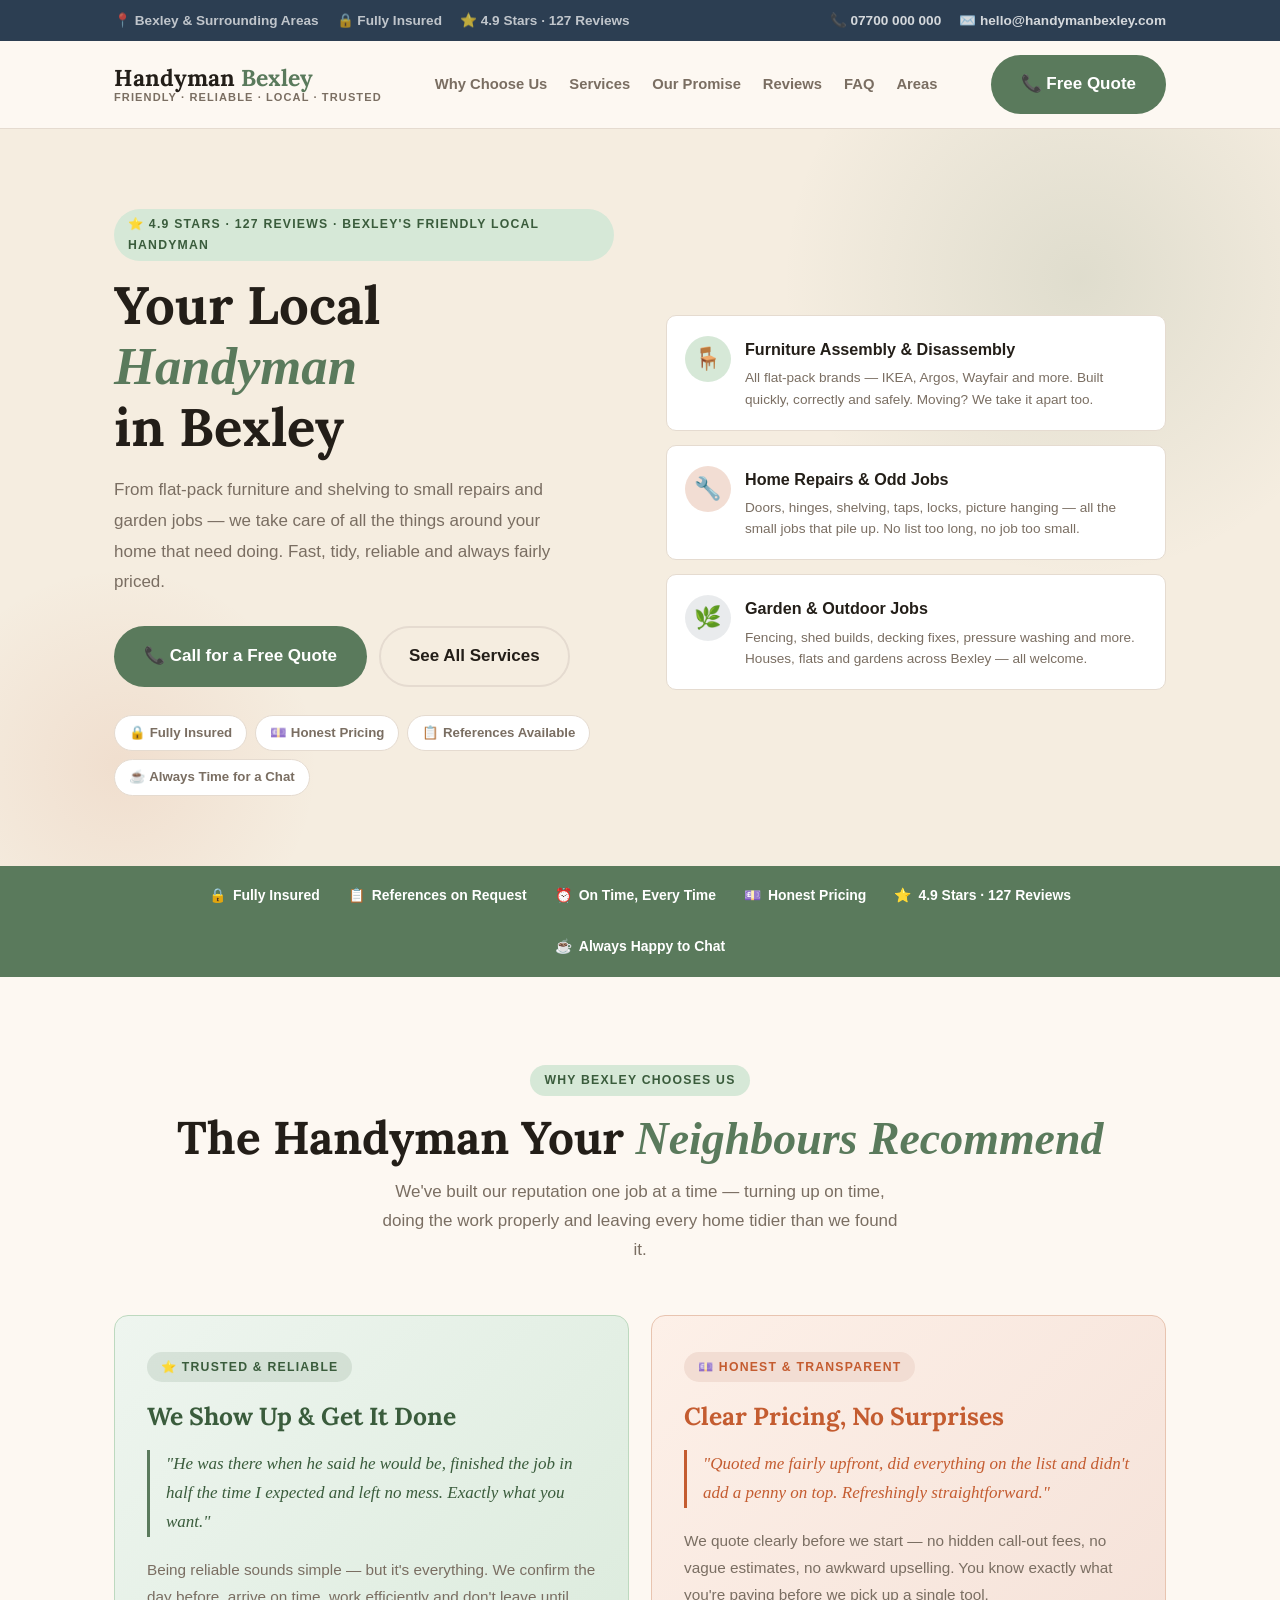
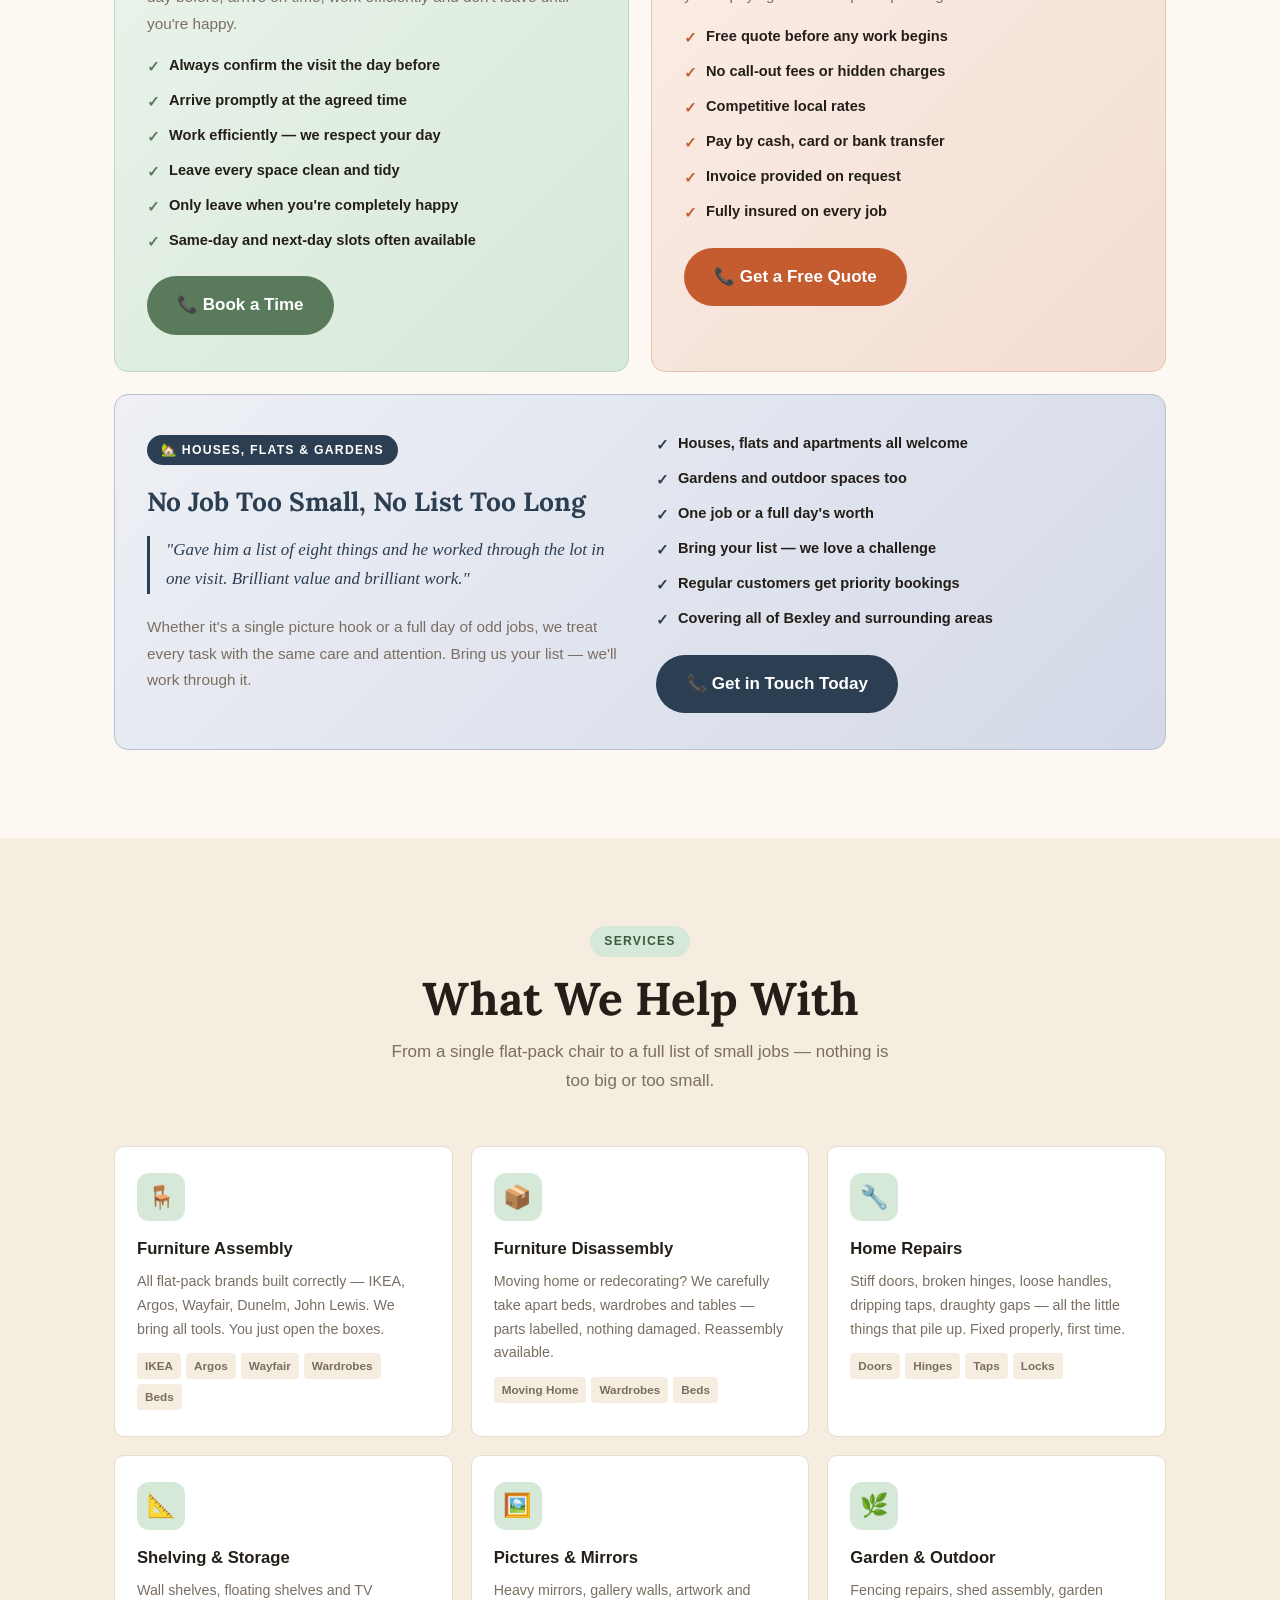
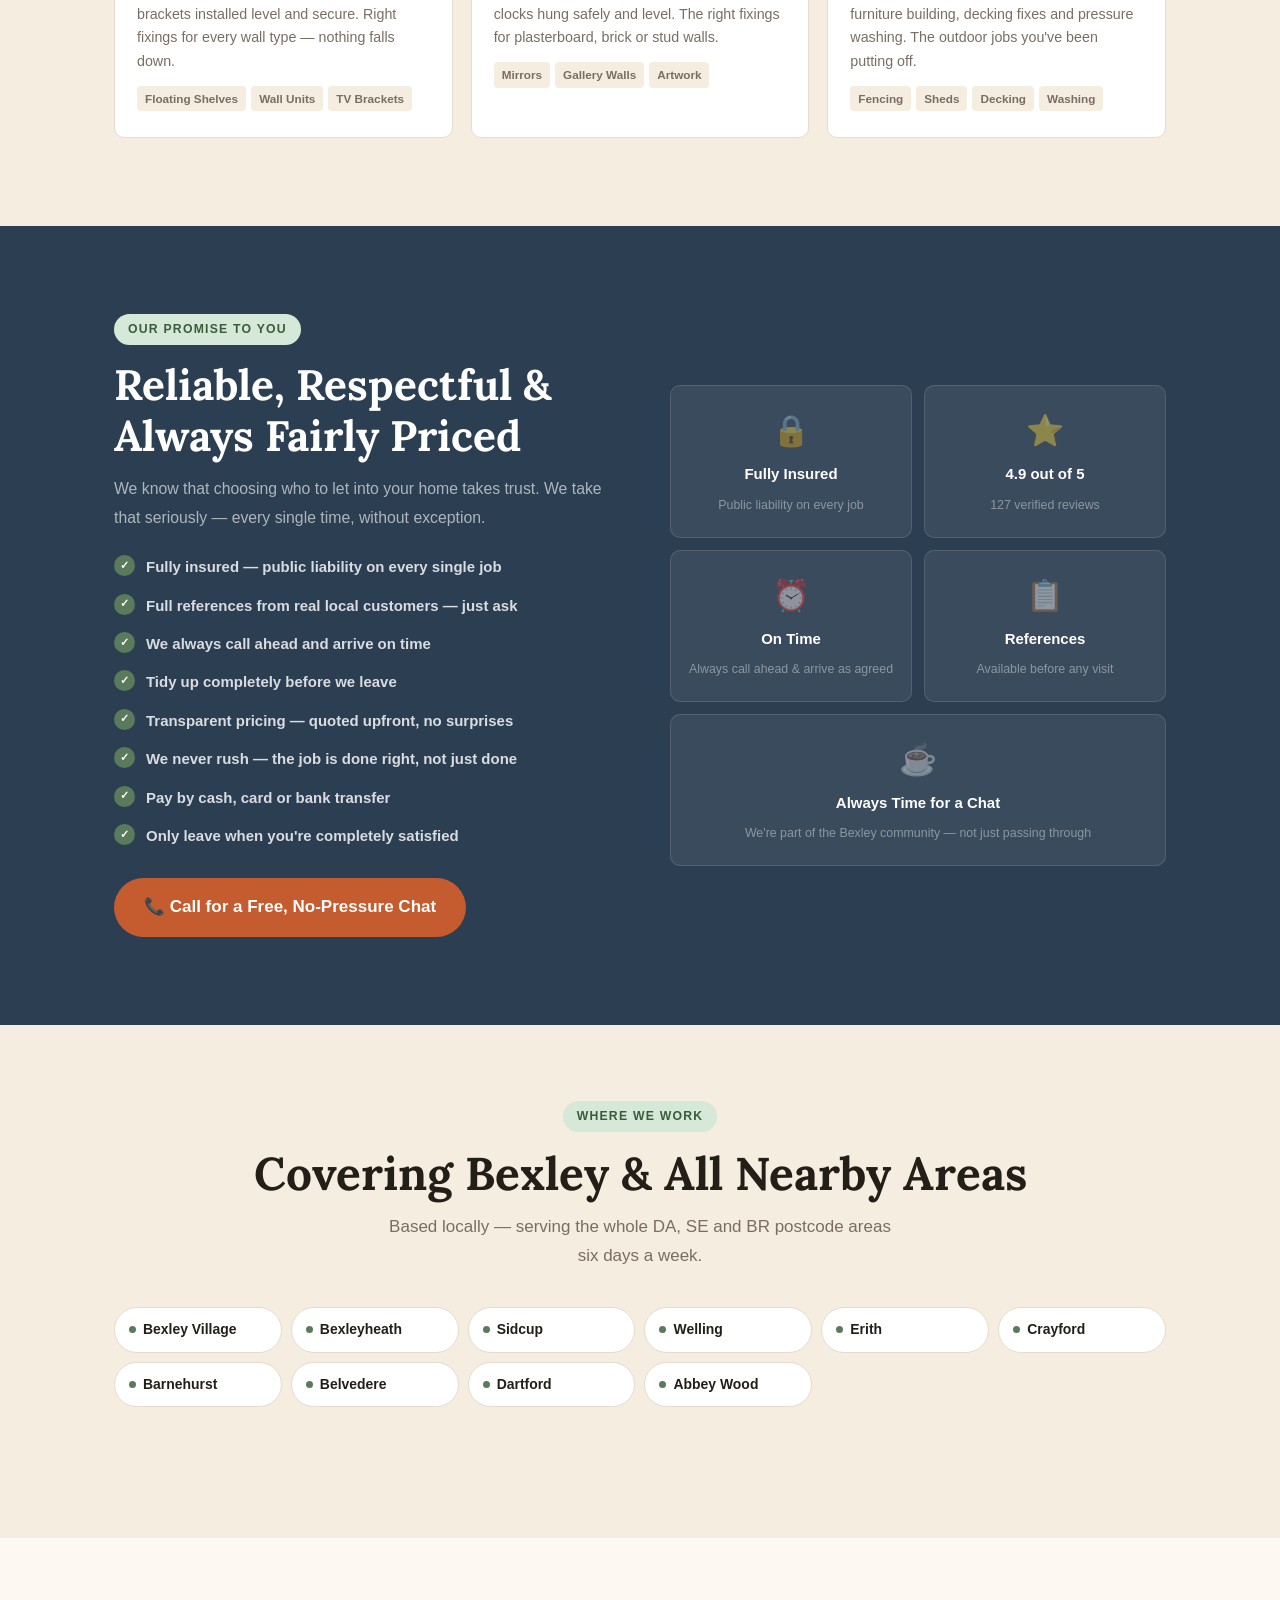
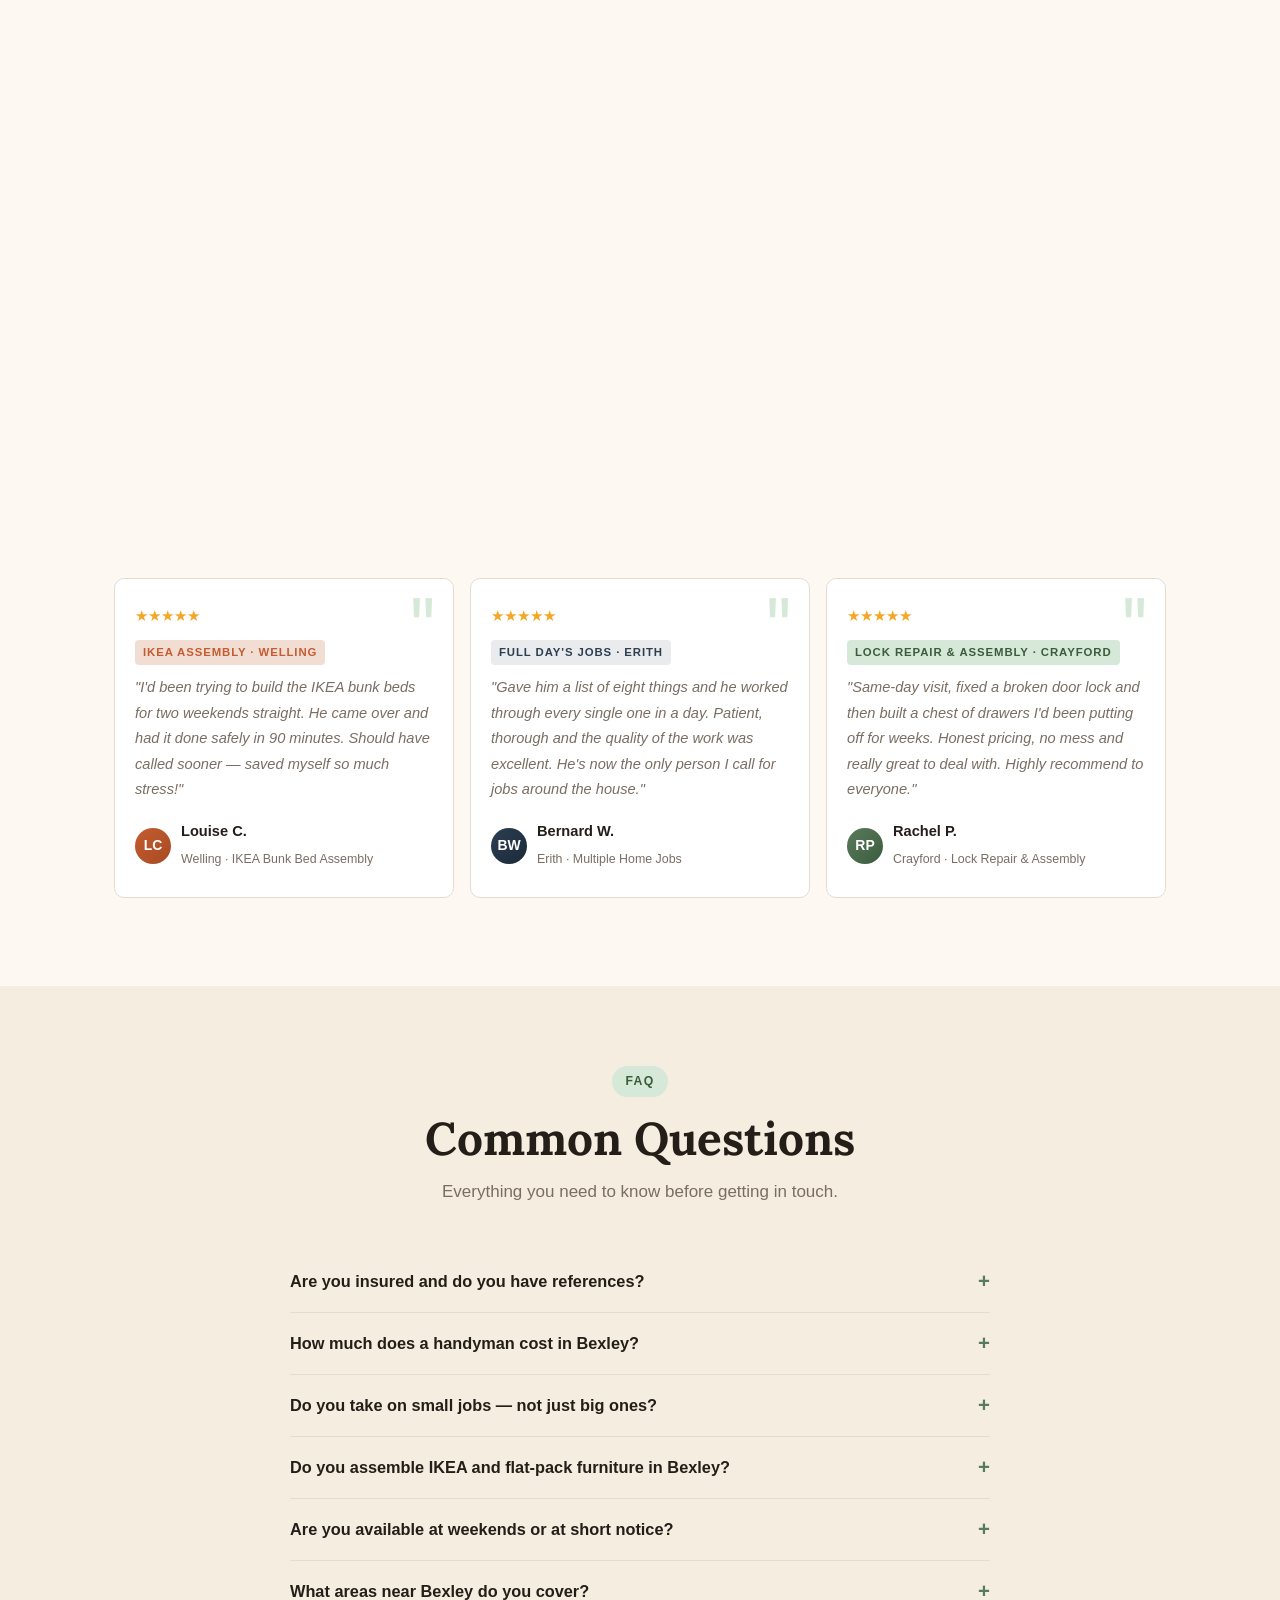
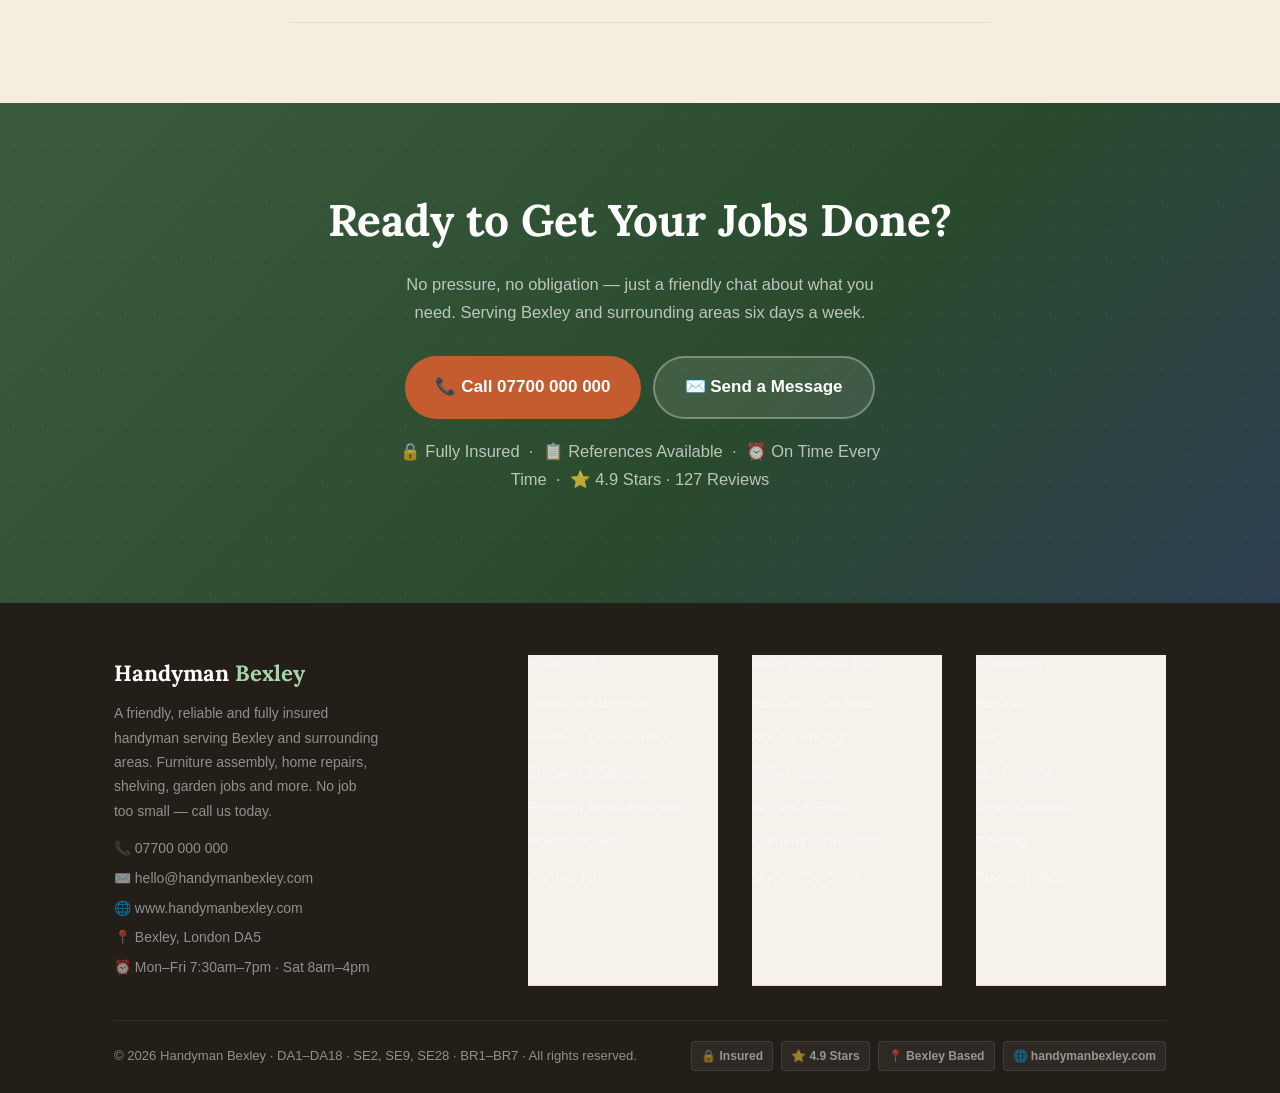
==== commit df05c01a: "Update index.html" ====
--- a/index.html
+++ b/index.html
@@ -43,7 +43,7 @@
     "name": "Handyman Bexley",
     "description": "Friendly, reliable and fully insured handyman in Bexley. Furniture assembly, home repairs, shelving, picture hanging and garden jobs across Bexley and surrounding areas. No job too small.",
     "url": "https://www.handymanbexley.com",
-    "telephone": "+44-7700-000000",
+    "telephone": "+44-7440-788363",
     "email": "hello@handymanbexley.com",
     "priceRange": "££",
     "currenciesAccepted": "GBP",
@@ -179,7 +179,7 @@
         <span>⭐ 4.9 Stars · 127 Reviews</span>
       </div>
       <div class="topbar-right">
-        <a href="tel:+447700000000" aria-label="Call us on 07700 000 000">📞 07700 000 000</a>
+        <a href="tel:+447440788363" aria-label="Call us on 07700 000 000">📞 07700 000 000</a>
         <a href="mailto:hello@handymanbexley.com" aria-label="Email us">✉️ hello@handymanbexley.com</a>
       </div>
     </div>
@@ -204,7 +204,7 @@
         <li><a href="#faq">FAQ</a></li>
         <li><a href="#areas">Areas</a></li>
       </ul>
-      <a href="tel:+447700000000" class="btn btn-sage">📞 Free Quote</a>
+      <a href="tel:+447440788363" class="btn btn-sage">📞 Free Quote</a>
       <button class="hamburger" aria-label="Open menu" aria-expanded="false" aria-controls="mobile-nav">
         <span></span><span></span><span></span>
       </button>
@@ -220,7 +220,7 @@
   <a href="#reviews">Reviews</a>
   <a href="#faq">FAQ</a>
   <a href="#areas">Areas</a>
-  <a href="tel:+447700000000" class="btn btn-sage" style="margin-top:12px">📞 Call for a Free Quote</a>
+  <a href="tel:+447440788363" class="btn btn-sage" style="margin-top:12px">📞 Call for a Free Quote</a>
 </div>
 
 <!-- ============================================================
@@ -238,7 +238,7 @@
           <h1 id="hero-heading">Your Local <em>Handyman</em><br>in Bexley</h1>
           <p class="lead">From flat-pack furniture and shelving to small repairs and garden jobs — we take care of all the things around your home that need doing. Fast, tidy, reliable and always fairly priced.</p>
           <div class="hero-btns">
-            <a href="tel:+447700000000" class="btn btn-sage">📞 Call for a Free Quote</a>
+            <a href="tel:+447440788363" class="btn btn-sage">📞 Call for a Free Quote</a>
             <a href="#services" class="btn btn-ghost">See All Services</a>
           </div>
           <div class="hero-chips" aria-label="Trust signals">
@@ -315,7 +315,7 @@
             <li>Only leave when you're completely happy</li>
             <li>Same-day and next-day slots often available</li>
           </ul>
-          <a href="tel:+447700000000" class="btn btn-sage">📞 Book a Time</a>
+          <a href="tel:+447440788363" class="btn btn-sage">📞 Book a Time</a>
         </article>
 
         <article class="for-card single fade-up" aria-labelledby="pricing-heading">
@@ -331,7 +331,7 @@
             <li>Invoice provided on request</li>
             <li>Fully insured on every job</li>
           </ul>
-          <a href="tel:+447700000000" class="btn btn-terra">📞 Get a Free Quote</a>
+          <a href="tel:+447440788363" class="btn btn-terra">📞 Get a Free Quote</a>
         </article>
 
         <article class="for-card lonely fade-up" aria-labelledby="nojob-heading">
@@ -351,7 +351,7 @@
                 <li>Regular customers get priority bookings</li>
                 <li>Covering all of Bexley and surrounding areas</li>
               </ul>
-              <a href="tel:+447700000000" class="btn btn-navy">📞 Get in Touch Today</a>
+              <a href="tel:+447440788363" class="btn btn-navy">📞 Get in Touch Today</a>
             </div>
           </div>
         </article>
@@ -447,7 +447,7 @@
             <li><span class="chk" aria-hidden="true">✓</span>Pay by cash, card or bank transfer</li>
             <li><span class="chk" aria-hidden="true">✓</span>Only leave when you're completely satisfied</li>
           </ul>
-          <a href="tel:+447700000000" class="btn btn-terra">📞 Call for a Free, No-Pressure Chat</a>
+          <a href="tel:+447440788363" class="btn btn-terra">📞 Call for a Free, No-Pressure Chat</a>
         </div>
         <div class="p-badges fade-up" aria-label="Trust badges">
           <div class="p-badge"><span class="big" aria-hidden="true">🔒</span><strong>Fully Insured</strong><span>Public liability on every job</span></div>
@@ -638,7 +638,7 @@
         <h2 id="cta-heading">Ready to Get Your Jobs Done?</h2>
         <p>No pressure, no obligation — just a friendly chat about what you need. Serving Bexley and surrounding areas six days a week.</p>
         <div class="cta-btns">
-          <a href="tel:+447700000000" class="btn btn-terra">📞 Call 07700 000 000</a>
+          <a href="tel:+447440788363" class="btn btn-terra">📞 Call 07700 000 000</a>
           <a href="mailto:hello@handymanbexley.com" class="cta-ghost">✉️ Send a Message</a>
         </div>
         <p class="cta-note">🔒 Fully Insured &nbsp;·&nbsp; 📋 References Available &nbsp;·&nbsp; ⏰ On Time Every Time &nbsp;·&nbsp; ⭐ 4.9 Stars · 127 Reviews</p>
@@ -658,7 +658,7 @@
         <div class="f-logo">Handyman <span>Bexley</span></div>
         <p class="f-about">A friendly, reliable and fully insured handyman serving Bexley and surrounding areas. Furniture assembly, home repairs, shelving, garden jobs and more. No job too small — call us today.</p>
         <div class="f-contact">
-          <a href="tel:+447700000000" aria-label="Call 07700 000 000">📞 07700 000 000</a>
+          <a href="tel:+447440788363" aria-label="Call 07700 000 000">📞 07700 000 000</a>
           <a href="mailto:hello@handymanbexley.com">✉️ hello@handymanbexley.com</a>
           <a href="https://www.handymanbexley.com">🌐 www.handymanbexley.com</a>
           <a href="#">📍 Bexley, London DA5</a>
@@ -712,7 +712,7 @@
 </footer>
 
 <!-- Sticky call button (mobile) -->
-<a href="tel:+447700000000" class="sticky-call" aria-label="Call Handyman Bexley now">📞 Call Now</a>
+<a href="tel:+447440788363" class="sticky-call" aria-label="Call Handyman Bexley now">📞 Call Now</a>
 
 <!-- Skip to main content (accessibility) -->
 <a href="#main-content" class="visually-hidden" style="position:absolute;top:-999px;left:-999px;background:var(--sage);color:#fff;padding:8px 16px;border-radius:4px;z-index:9999;font-weight:700">Skip to main content</a>
--- a/assets/css/style.css
+++ b/assets/css/style.css
@@ -0,0 +1,289 @@
+/* ============================================================
+   Handyman Bexley — Main Stylesheet
+   Site: https://www.handymanbexley.com
+   ============================================================ */
+
+/* ── RESET & ROOT ── */
+*, *::before, *::after { box-sizing: border-box; margin: 0; padding: 0; }
+
+:root {
+  --cream:   #fdf8f2;
+  --warm:    #f5ede0;
+  --sage:    #5a7a5c;
+  --sage-lt: #d6e8d7;
+  --sage-dk: #3a5c3c;
+  --terra:   #c45c30;
+  --terra-lt:#f2ddd3;
+  --navy:    #2c3e52;
+  --muted:   #7a6e62;
+  --ink:     #231e18;
+  --border:  #e5dbd0;
+  --white:   #ffffff;
+  --radius:  10px;
+  --shadow:  0 4px 24px rgba(35,30,24,.09);
+}
+
+html { scroll-behavior: smooth; font-size: 17px; }
+
+body {
+  font-family: 'Nunito', sans-serif;
+  background: var(--cream);
+  color: var(--ink);
+  line-height: 1.7;
+  overflow-x: hidden;
+}
+
+/* ── UTILITY ── */
+.container { max-width: 1100px; margin: 0 auto; padding: 0 24px; }
+
+.pill {
+  display: inline-flex; align-items: center; gap: 6px;
+  font-size: .72rem; font-weight: 800; letter-spacing: .1em; text-transform: uppercase;
+  color: var(--sage-dk); background: var(--sage-lt);
+  padding: 5px 14px; border-radius: 50px; margin-bottom: 14px;
+}
+.pill.terra { color: var(--terra); background: var(--terra-lt); }
+.pill.navy  { color: #fff; background: var(--navy); }
+
+.section-title { font-family: 'Lora', serif; font-weight: 700; line-height: 1.2; color: var(--ink); }
+
+.btn {
+  display: inline-flex; align-items: center; gap: 8px;
+  font-family: 'Nunito', sans-serif; font-weight: 800; font-size: 1rem;
+  text-decoration: none; border-radius: 50px; cursor: pointer;
+  transition: all .22s ease; border: none;
+}
+.btn-sage  { background: var(--sage);  color: #fff; padding: 15px 30px; }
+.btn-sage:hover  { background: var(--sage-dk); transform: translateY(-2px); box-shadow: 0 6px 20px rgba(90,122,92,.35); }
+.btn-terra { background: var(--terra); color: #fff; padding: 15px 30px; }
+.btn-terra:hover { background: #a84a22; transform: translateY(-2px); box-shadow: 0 6px 20px rgba(196,92,48,.35); }
+.btn-navy  { background: var(--navy);  color: #fff; padding: 15px 30px; }
+.btn-navy:hover  { background: #1e2e3e; transform: translateY(-2px); }
+.btn-ghost { background: transparent; color: var(--ink); padding: 14px 28px; border: 2.5px solid var(--border); }
+.btn-ghost:hover { border-color: var(--sage); color: var(--sage-dk); }
+
+/* ── TOPBAR ── */
+.topbar { background: var(--navy); color: rgba(255,255,255,.7); font-size: .8rem; font-weight: 600; padding: 9px 0; }
+.topbar-inner { display: flex; justify-content: space-between; align-items: center; flex-wrap: wrap; gap: 6px; }
+.topbar a { color: rgba(255,255,255,.8); text-decoration: none; }
+.topbar a:hover { color: #fff; }
+.topbar-left, .topbar-right { display: flex; gap: 18px; flex-wrap: wrap; align-items: center; }
+
+/* ── NAV ── */
+nav {
+  position: sticky; top: 0; z-index: 100;
+  background: rgba(253,248,242,.97); backdrop-filter: blur(12px);
+  border-bottom: 1px solid var(--border);
+}
+.nav-inner { display: flex; align-items: center; justify-content: space-between; padding: 14px 0; gap: 16px; }
+.logo { text-decoration: none; line-height: 1; }
+.logo-name { font-family: 'Lora', serif; font-weight: 700; font-size: 1.35rem; color: var(--ink); display: block; }
+.logo-name span { color: var(--sage); }
+.logo-tag { font-size: .65rem; font-weight: 800; letter-spacing: .1em; text-transform: uppercase; color: var(--muted); display: block; margin-top: 2px; }
+.nav-links { display: flex; gap: 22px; list-style: none; }
+.nav-links a { font-weight: 700; font-size: .87rem; color: var(--muted); text-decoration: none; transition: color .2s; }
+.nav-links a:hover, .nav-links a[aria-current="page"] { color: var(--sage-dk); }
+.hamburger { display: none; background: none; border: none; cursor: pointer; flex-direction: column; gap: 5px; }
+.hamburger span { display: block; width: 24px; height: 2.5px; background: var(--ink); border-radius: 2px; transition: all .3s; }
+.hamburger.open span:nth-child(1) { transform: translateY(7.5px) rotate(45deg); }
+.hamburger.open span:nth-child(2) { opacity: 0; }
+.hamburger.open span:nth-child(3) { transform: translateY(-7.5px) rotate(-45deg); }
+
+/* Mobile nav drawer */
+.mobile-nav {
+  display: none;
+  position: fixed; top: 0; left: 0; right: 0; bottom: 0;
+  background: var(--cream); z-index: 99;
+  flex-direction: column; align-items: center; justify-content: center; gap: 28px;
+}
+.mobile-nav.open { display: flex; }
+.mobile-nav a { font-family: 'Lora', serif; font-size: 1.6rem; font-weight: 700; color: var(--ink); text-decoration: none; }
+.mobile-nav a:hover { color: var(--sage); }
+
+/* ── HERO ── */
+.hero { position: relative; background: var(--warm); overflow: hidden; padding: 80px 0 70px; }
+.hero::before {
+  content: ''; position: absolute; width: 600px; height: 600px; border-radius: 50%;
+  background: radial-gradient(circle, rgba(90,122,92,.14) 0%, transparent 70%);
+  top: -150px; right: -100px; pointer-events: none;
+}
+.hero::after {
+  content: ''; position: absolute; width: 400px; height: 400px; border-radius: 50%;
+  background: radial-gradient(circle, rgba(196,92,48,.1) 0%, transparent 70%);
+  bottom: -100px; left: -80px; pointer-events: none;
+}
+.hero-grid { display: grid; grid-template-columns: 1fr 1fr; gap: 52px; align-items: center; position: relative; z-index: 2; }
+.hero-text h1 { font-family: 'Lora', serif; font-weight: 700; font-size: clamp(2rem, 4.5vw, 3.1rem); line-height: 1.15; color: var(--ink); margin-bottom: 18px; }
+.hero-text h1 em { font-style: italic; color: var(--sage); }
+.hero-text .lead { font-size: 1rem; color: var(--muted); max-width: 460px; margin-bottom: 28px; line-height: 1.8; }
+.hero-btns { display: flex; gap: 12px; flex-wrap: wrap; margin-bottom: 28px; }
+.hero-chips { display: flex; flex-wrap: wrap; gap: 8px; }
+.chip { display: flex; align-items: center; gap: 6px; background: var(--white); border: 1.5px solid var(--border); border-radius: 50px; padding: 6px 14px; font-size: .78rem; font-weight: 700; color: var(--muted); }
+
+/* ── AUDIENCE / SERVICE CARDS (hero right) ── */
+.aud-stack { display: flex; flex-direction: column; gap: 14px; }
+.aud-card {
+  background: var(--white); border: 1.5px solid var(--border); border-radius: var(--radius);
+  padding: 20px 18px; display: flex; gap: 14px; align-items: flex-start;
+  transition: box-shadow .25s, border-color .25s, transform .25s;
+}
+.aud-card:hover { box-shadow: var(--shadow); border-color: var(--sage); transform: translateX(4px); }
+.aud-icon { width: 46px; height: 46px; border-radius: 50%; display: flex; align-items: center; justify-content: center; font-size: 1.3rem; flex-shrink: 0; }
+.aud-icon.sage  { background: var(--sage-lt); }
+.aud-icon.terra { background: var(--terra-lt); }
+.aud-icon.navy  { background: rgba(44,62,82,.1); }
+.aud-card h3 { font-size: .95rem; font-weight: 800; color: var(--ink); margin-bottom: 4px; }
+.aud-card p  { font-size: .8rem; color: var(--muted); line-height: 1.55; }
+
+/* ── TRUST BANNER ── */
+.trust-banner { background: var(--sage); padding: 18px 0; }
+.trust-row { display: flex; justify-content: center; align-items: center; flex-wrap: wrap; gap: 28px; }
+.trust-item { display: flex; align-items: center; gap: 7px; font-weight: 800; font-size: .82rem; color: #fff; }
+
+/* ── WHY CHOOSE US / BENEFIT CARDS ── */
+.for-section { padding: 88px 0; }
+.for-grid { display: grid; grid-template-columns: 1fr 1fr; gap: 22px; margin-top: 50px; }
+.for-card { border-radius: 14px; padding: 36px 32px; }
+.for-card.card-green { background: linear-gradient(135deg, #eef5ef, #d6e8d7); border: 1.5px solid #bdd9bf; }
+.for-card.single     { background: linear-gradient(135deg, #fdf0e8, #f2ddd3); border: 1.5px solid #e8c4b0; }
+.for-card.lonely     { background: linear-gradient(135deg, #eef0f5, #d4d9e8); border: 1.5px solid #b8c0d8; grid-column: 1/-1; }
+.for-card h3 { font-family: 'Lora', serif; font-size: 1.45rem; font-weight: 700; margin-bottom: 12px; }
+.for-card p  { font-size: .9rem; color: var(--muted); line-height: 1.75; margin-bottom: 16px; }
+.for-quote { font-family: 'Lora', serif; font-style: italic; font-size: 1rem; line-height: 1.7; border-left: 3px solid var(--sage); padding-left: 16px; margin: 12px 0 20px; color: var(--sage-dk); }
+.for-card.single .for-quote { color: var(--terra); border-color: var(--terra); }
+.for-card.lonely .for-quote { color: var(--navy); border-color: var(--navy); }
+.for-list { list-style: none; display: flex; flex-direction: column; gap: 8px; margin-bottom: 22px; }
+.for-list li { display: flex; align-items: flex-start; gap: 9px; font-size: .86rem; font-weight: 600; color: var(--ink); }
+.for-list li::before { content: '✓'; font-weight: 900; color: var(--sage); flex-shrink: 0; margin-top: 2px; }
+.for-card.single .for-list li::before { color: var(--terra); }
+.for-card.lonely .for-list li::before { color: var(--navy); }
+.lonely-inner { display: grid; grid-template-columns: 1fr 1fr; gap: 32px; align-items: center; }
+
+/* ── SERVICES ── */
+.services { background: var(--warm); padding: 88px 0; }
+.services-grid { display: grid; grid-template-columns: repeat(auto-fill, minmax(290px,1fr)); gap: 18px; margin-top: 50px; }
+.svc-card { background: var(--white); border: 1.5px solid var(--border); border-radius: var(--radius); padding: 26px 22px; transition: all .25s ease; }
+.svc-card:hover { transform: translateY(-4px); box-shadow: var(--shadow); border-color: var(--sage); }
+.svc-icon { width: 48px; height: 48px; background: var(--sage-lt); border-radius: 12px; display: flex; align-items: center; justify-content: center; font-size: 1.35rem; margin-bottom: 14px; }
+.svc-card h3 { font-size: .98rem; font-weight: 800; margin-bottom: 7px; }
+.svc-card p  { font-size: .84rem; color: var(--muted); line-height: 1.65; }
+.svc-tags { display: flex; flex-wrap: wrap; gap: 5px; margin-top: 12px; }
+.svc-tag { font-size: .69rem; font-weight: 700; background: var(--warm); color: var(--muted); padding: 3px 8px; border-radius: 4px; }
+
+/* ── PROMISE ── */
+.promise { padding: 88px 0; background: var(--navy); }
+.promise-grid { display: grid; grid-template-columns: 1fr 1fr; gap: 60px; align-items: center; }
+.promise-text .section-title { color: #fff; font-size: clamp(1.8rem, 3.5vw, 2.5rem); margin-bottom: 14px; }
+.promise-text p { color: rgba(255,255,255,.62); font-size: .93rem; line-height: 1.8; margin-bottom: 22px; }
+.promise-list { list-style: none; display: flex; flex-direction: column; gap: 13px; margin-bottom: 30px; }
+.promise-list li { display: flex; align-items: flex-start; gap: 11px; color: rgba(255,255,255,.82); font-size: .88rem; font-weight: 600; }
+.chk { width: 21px; height: 21px; border-radius: 50%; background: var(--sage); display: flex; align-items: center; justify-content: center; font-size: .62rem; color: #fff; font-weight: 900; flex-shrink: 0; margin-top: 1px; }
+.p-badges { display: grid; grid-template-columns: 1fr 1fr; gap: 12px; }
+.p-badge { background: rgba(255,255,255,.07); border: 1px solid rgba(255,255,255,.12); border-radius: 10px; padding: 18px 16px; text-align: center; }
+.p-badge .big { font-size: 1.8rem; margin-bottom: 5px; display: block; }
+.p-badge strong { font-size: .88rem; font-weight: 800; color: #fff; display: block; margin-bottom: 3px; }
+.p-badge span { font-size: .73rem; color: rgba(255,255,255,.42); }
+.p-badge.wide { grid-column: 1/-1; }
+
+/* ── AREAS ── */
+.areas { padding: 76px 0; background: var(--warm); }
+.areas-grid { display: grid; grid-template-columns: repeat(auto-fill, minmax(152px,1fr)); gap: 9px; margin-top: 36px; }
+.area-pill { background: var(--white); border: 1.5px solid var(--border); border-radius: 50px; padding: 10px 14px; font-weight: 700; font-size: .82rem; color: var(--ink); display: flex; align-items: center; gap: 7px; transition: all .2s; }
+.area-pill:hover { border-color: var(--sage); color: var(--sage-dk); transform: translateY(-2px); }
+.area-dot { width: 7px; height: 7px; border-radius: 50%; background: var(--sage); flex-shrink: 0; }
+
+/* ── REVIEWS ── */
+.reviews { padding: 88px 0; }
+.reviews-grid { display: grid; grid-template-columns: repeat(auto-fill, minmax(300px,1fr)); gap: 16px; margin-top: 46px; }
+.review-card { background: var(--white); border: 1.5px solid var(--border); border-radius: var(--radius); padding: 24px 20px; position: relative; }
+.review-card::before { content: '"'; font-family: 'Lora', serif; font-size: 5rem; color: var(--sage-lt); position: absolute; top: 6px; right: 16px; line-height: 1; pointer-events: none; }
+.r-stars { color: #f5a623; font-size: .9rem; margin-bottom: 8px; }
+.r-label { display: inline-block; font-size: .67rem; font-weight: 800; text-transform: uppercase; letter-spacing: .08em; background: var(--sage-lt); color: var(--sage-dk); padding: 3px 8px; border-radius: 4px; margin-bottom: 10px; }
+.r-label.t { background: var(--terra-lt); color: var(--terra); }
+.r-label.n { background: rgba(44,62,82,.1); color: var(--navy); }
+.r-text { font-size: .86rem; color: var(--muted); line-height: 1.75; font-style: italic; margin-bottom: 16px; }
+.r-person { display: flex; align-items: center; gap: 10px; }
+.r-av { width: 36px; height: 36px; border-radius: 50%; display: flex; align-items: center; justify-content: center; font-weight: 800; color: #fff; font-size: .82rem; flex-shrink: 0; }
+.r-av.s { background: linear-gradient(135deg, var(--sage), var(--sage-dk)); }
+.r-av.t { background: linear-gradient(135deg, var(--terra), #a84a22); }
+.r-av.n { background: linear-gradient(135deg, var(--navy), #1a2a3a); }
+.r-person strong { font-size: .86rem; font-weight: 800; display: block; }
+.r-person span   { font-size: .73rem; color: var(--muted); }
+
+/* ── FAQ ── */
+.faq { background: var(--warm); padding: 80px 0; }
+.faq-list { max-width: 700px; margin: 44px auto 0; }
+.faq-item { border-bottom: 1.5px solid var(--border); }
+.faq-q { width: 100%; background: none; border: none; text-align: left; padding: 19px 0; font-family: 'Nunito', sans-serif; font-size: .96rem; font-weight: 800; color: var(--ink); cursor: pointer; display: flex; justify-content: space-between; align-items: center; gap: 12px; }
+.faq-q:hover { color: var(--sage-dk); }
+.faq-icon { font-size: 1.2rem; color: var(--sage); flex-shrink: 0; transition: transform .3s; }
+.faq-a { max-height: 0; overflow: hidden; transition: max-height .35s ease; }
+.faq-a p { font-size: .87rem; color: var(--muted); line-height: 1.8; padding-bottom: 17px; }
+.faq-item.open .faq-a { max-height: 220px; }
+.faq-item.open .faq-icon { transform: rotate(45deg); }
+
+/* ── CTA ── */
+.cta { padding: 80px 0; background: linear-gradient(135deg, var(--sage-dk), #2a4a2e 60%, var(--navy)); text-align: center; position: relative; overflow: hidden; }
+.cta::before { content: ''; position: absolute; inset: 0; background-image: radial-gradient(rgba(255,255,255,.04) 1px, transparent 1px); background-size: 28px 28px; pointer-events: none; }
+.cta-inner { position: relative; z-index: 2; }
+.cta h2 { font-family: 'Lora', serif; font-size: clamp(1.8rem, 4vw, 2.6rem); font-weight: 700; color: #fff; margin-bottom: 12px; }
+.cta p  { color: rgba(255,255,255,.68); font-size: .97rem; margin-bottom: 30px; max-width: 500px; margin-left: auto; margin-right: auto; }
+.cta-btns { display: flex; justify-content: center; gap: 12px; flex-wrap: wrap; }
+.cta-ghost { background: rgba(255,255,255,.1); color: #fff; padding: 15px 30px; border: 2px solid rgba(255,255,255,.3); border-radius: 50px; font-family: 'Nunito', sans-serif; font-weight: 800; font-size: 1rem; text-decoration: none; display: inline-flex; align-items: center; gap: 8px; transition: background .2s; }
+.cta-ghost:hover { background: rgba(255,255,255,.2); }
+.cta-note { margin-top: 18px; font-size: .78rem; color: rgba(255,255,255,.4); }
+
+/* ── FOOTER ── */
+footer { background: var(--ink); color: rgba(255,255,255,.5); padding: 52px 0 22px; }
+.footer-grid { display: grid; grid-template-columns: 2fr 1fr 1fr 1fr; gap: 34px; margin-bottom: 34px; }
+.f-logo { font-family: 'Lora', serif; font-weight: 700; font-size: 1.3rem; color: #fff; margin-bottom: 9px; }
+.f-logo span { color: #a8d4aa; }
+.f-about { font-size: .82rem; line-height: 1.75; max-width: 265px; margin-bottom: 14px; }
+.f-contact a { display: flex; align-items: center; gap: 7px; font-size: .82rem; color: rgba(255,255,255,.5); text-decoration: none; margin-bottom: 6px; }
+.f-contact a:hover { color: #a8d4aa; }
+.f-heading { font-size: .72rem; font-weight: 800; letter-spacing: .1em; text-transform: uppercase; color: rgba(255,255,255,.25); margin-bottom: 13px; }
+.f-links { list-style: none; }
+.f-links li { margin-bottom: 6px; }
+.f-links a { font-size: .82rem; color: rgba(255,255,255,.5); text-decoration: none; }
+.f-links a:hover { color: #a8d4aa; }
+.footer-bottom { border-top: 1px solid rgba(255,255,255,.07); padding-top: 20px; display: flex; justify-content: space-between; align-items: center; flex-wrap: wrap; gap: 10px; font-size: .77rem; }
+.f-badges { display: flex; gap: 8px; flex-wrap: wrap; }
+.f-badge { display: flex; align-items: center; gap: 5px; background: rgba(255,255,255,.05); border: 1px solid rgba(255,255,255,.09); border-radius: 4px; padding: 4px 9px; font-size: .71rem; font-weight: 700; color: rgba(255,255,255,.5); }
+
+/* ── STICKY CALL (mobile) ── */
+.sticky-call { display: none; position: fixed; bottom: 18px; right: 18px; z-index: 200; background: var(--sage); color: #fff; border-radius: 50px; padding: 14px 22px; font-family: 'Nunito', sans-serif; font-weight: 800; font-size: .9rem; text-decoration: none; box-shadow: 0 6px 24px rgba(90,122,92,.5); animation: glow 3s infinite; }
+@keyframes glow { 0%,100%{box-shadow:0 6px 24px rgba(90,122,92,.5)} 50%{box-shadow:0 6px 36px rgba(90,122,92,.8)} }
+
+/* ── SCROLL ANIMATIONS ── */
+.fade-up { opacity: 0; transform: translateY(26px); transition: opacity .6s ease, transform .6s ease; }
+.fade-up.visible { opacity: 1; transform: none; }
+
+/* ── SECTION HEADERS ── */
+.section-header { text-align: center; }
+.section-header .section-title { font-size: clamp(1.9rem, 4vw, 2.7rem); margin-bottom: 12px; }
+.section-header p { color: var(--muted); max-width: 520px; margin: 0 auto; }
+
+/* ── RESPONSIVE ── */
+@media (max-width: 900px) {
+  .hero-grid, .for-grid, .promise-grid { grid-template-columns: 1fr; }
+  .for-card.lonely { grid-column: 1; }
+  .lonely-inner { grid-template-columns: 1fr; }
+  .footer-grid { grid-template-columns: 1fr 1fr; }
+  .nav-links, nav .btn-sage { display: none; }
+  .hamburger { display: flex; }
+  .sticky-call { display: flex; align-items: center; gap: 8px; }
+}
+@media (max-width: 540px) {
+  .footer-grid { grid-template-columns: 1fr; }
+  .areas-grid { grid-template-columns: 1fr 1fr; }
+  .p-badges { grid-template-columns: 1fr 1fr; }
+  .hero-btns { flex-direction: column; }
+  .hero-btns .btn { width: 100%; justify-content: center; }
+}
+
+/* ── PRINT ── */
+@media print {
+  .topbar, nav, .sticky-call, .trust-banner { display: none; }
+  .hero { padding: 20px 0; }
+  a[href]::after { content: " (" attr(href) ")"; font-size: .75em; color: #666; }
+}
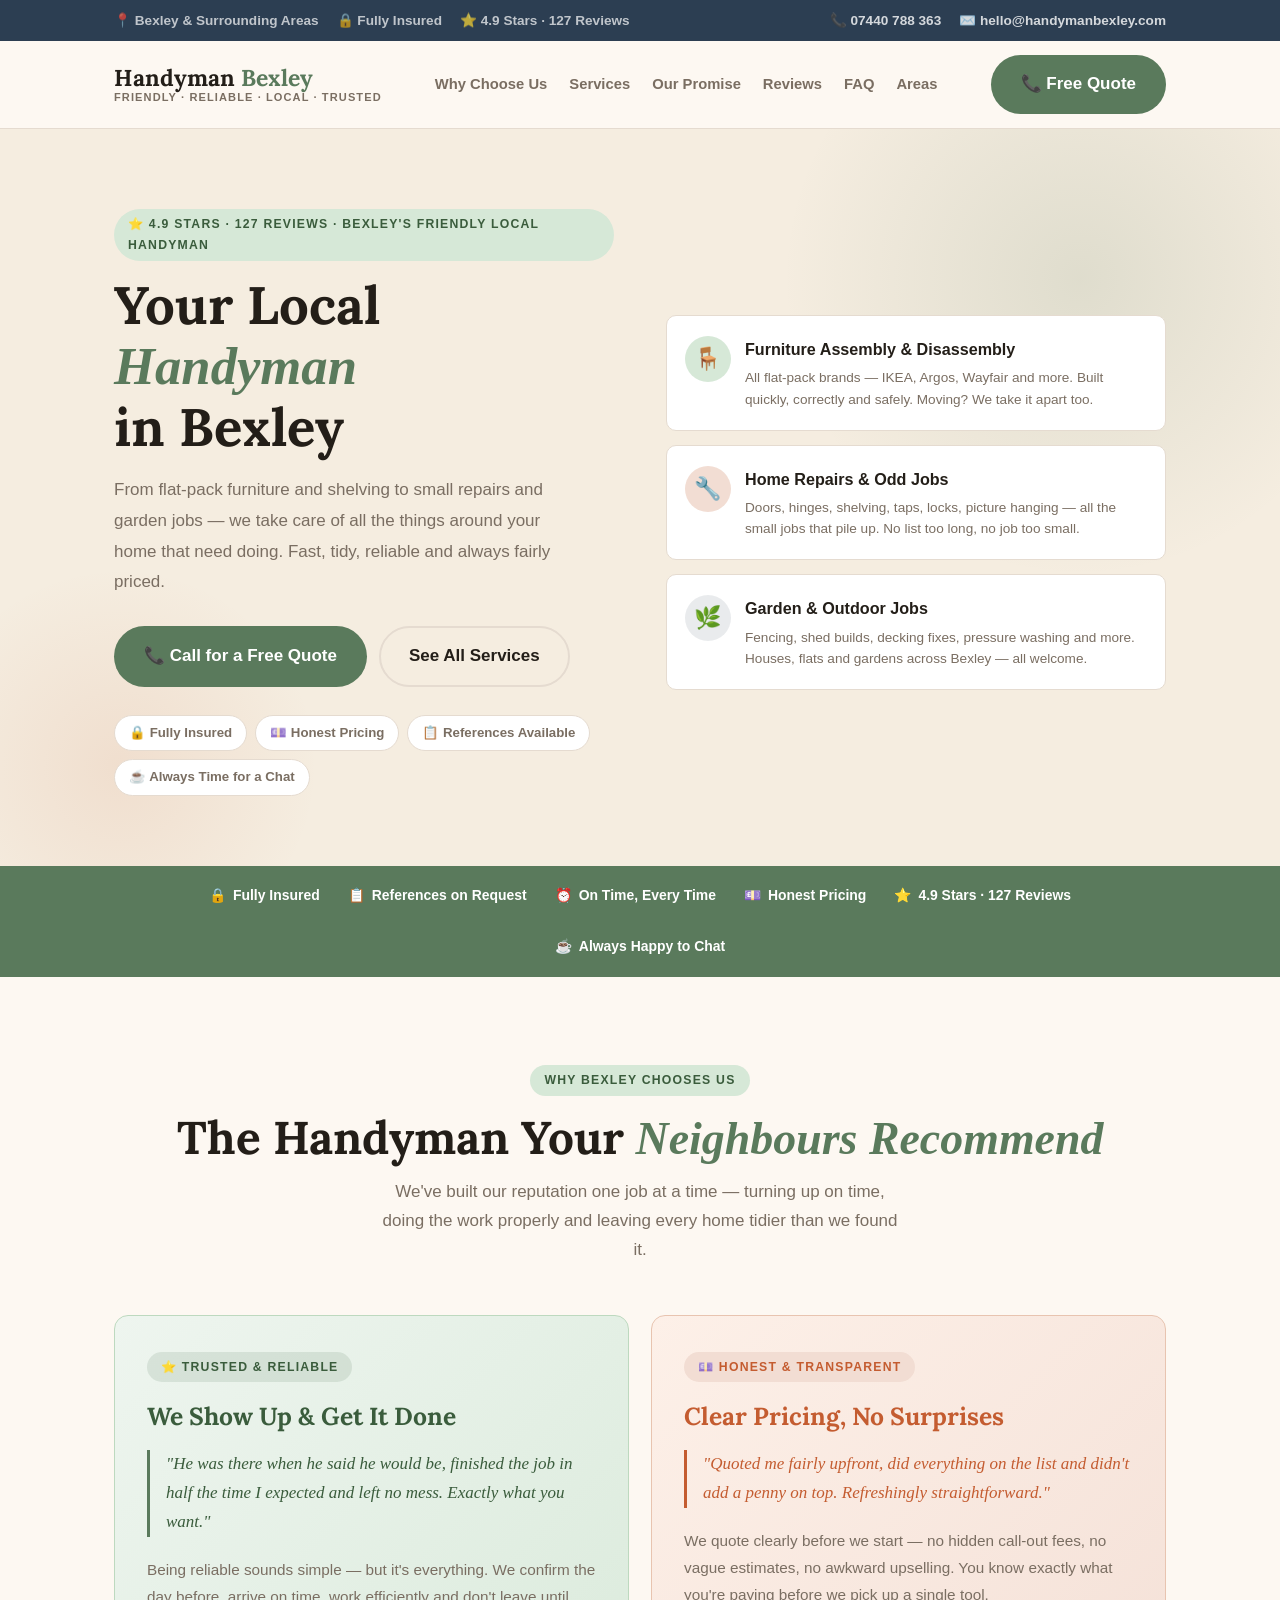
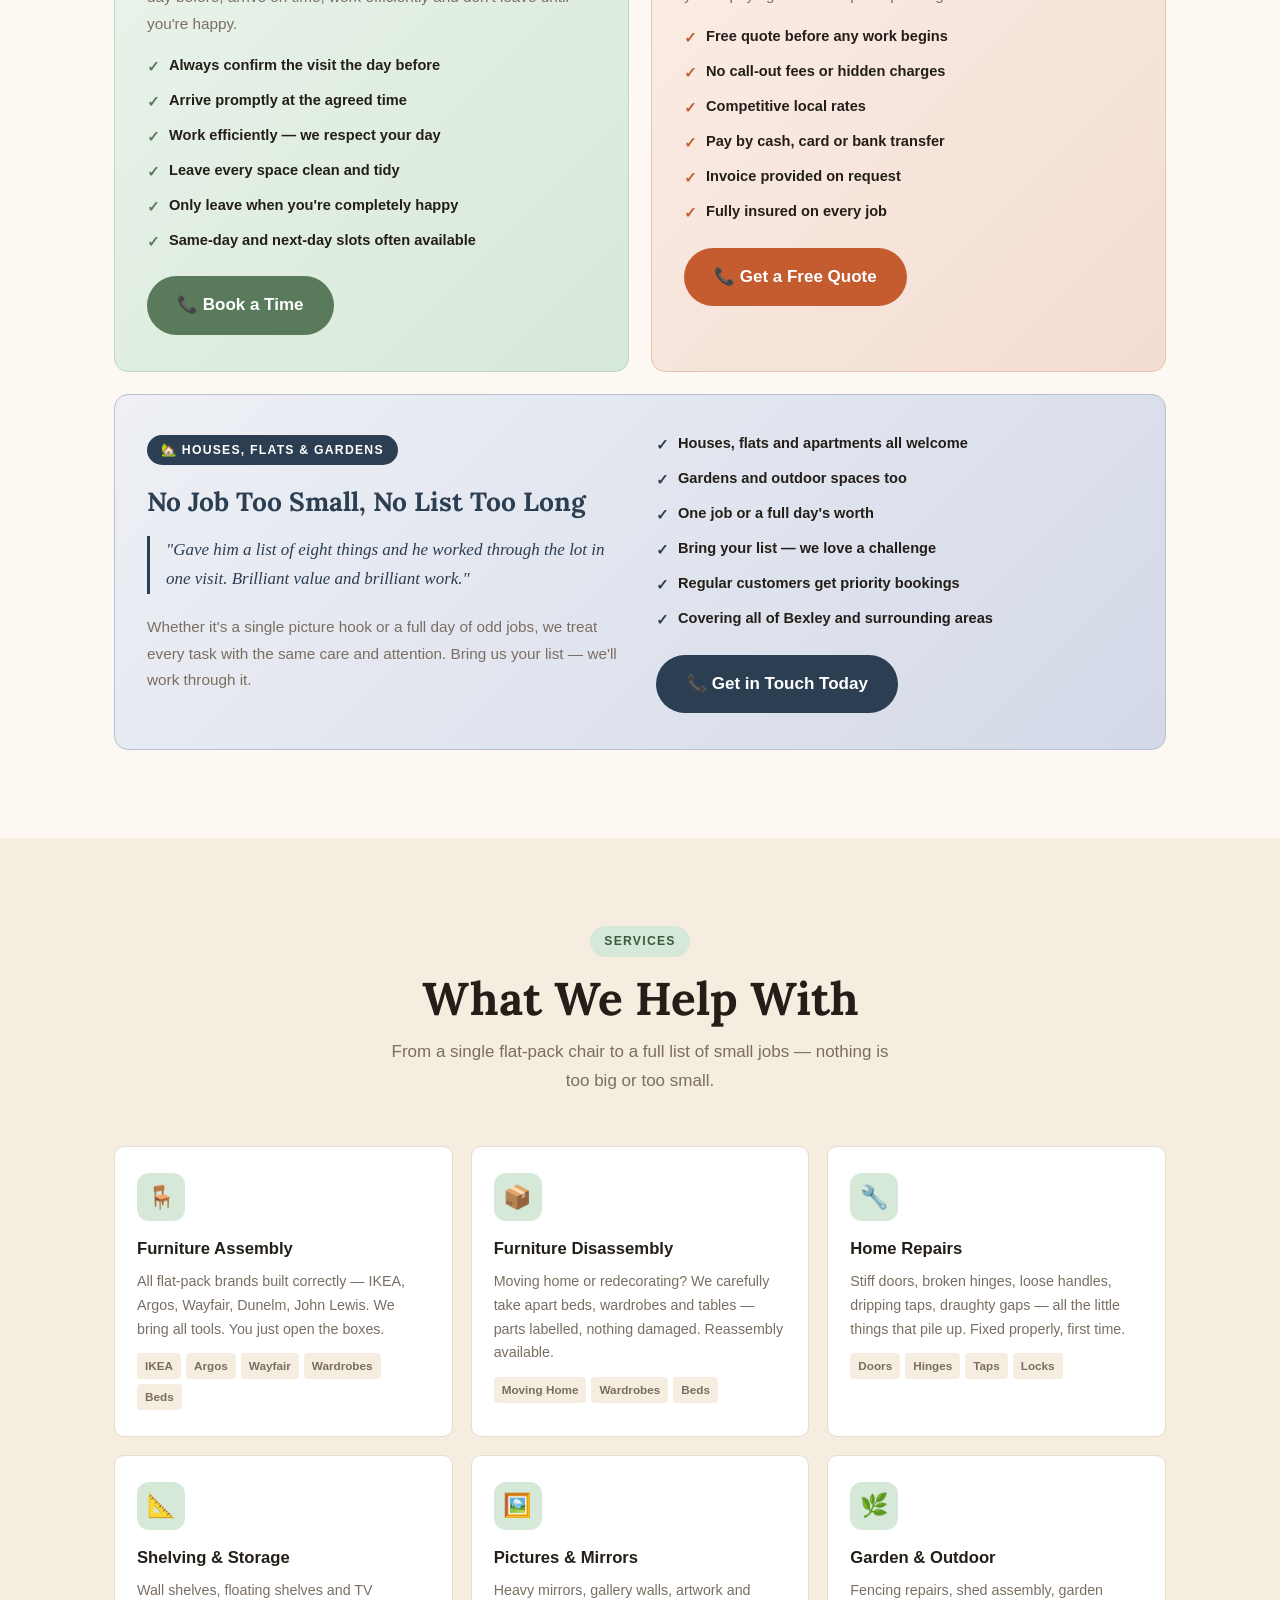
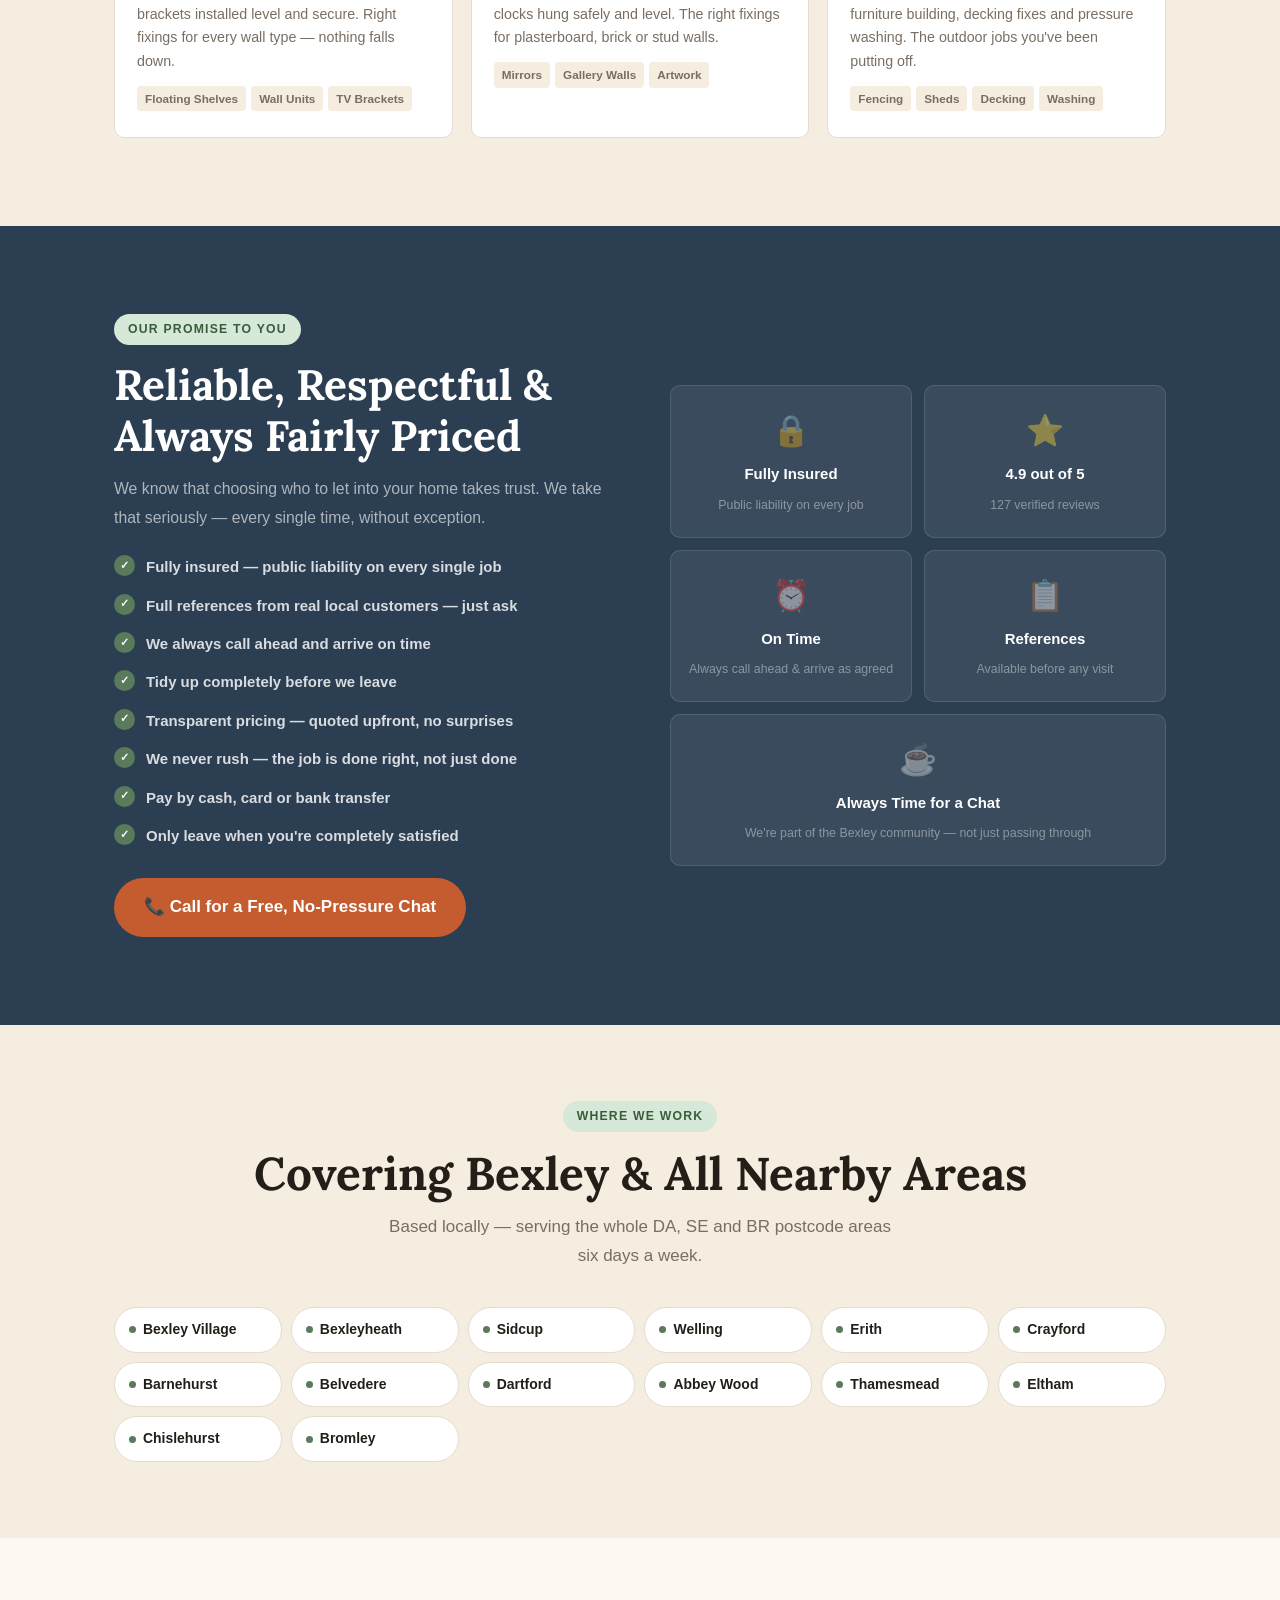
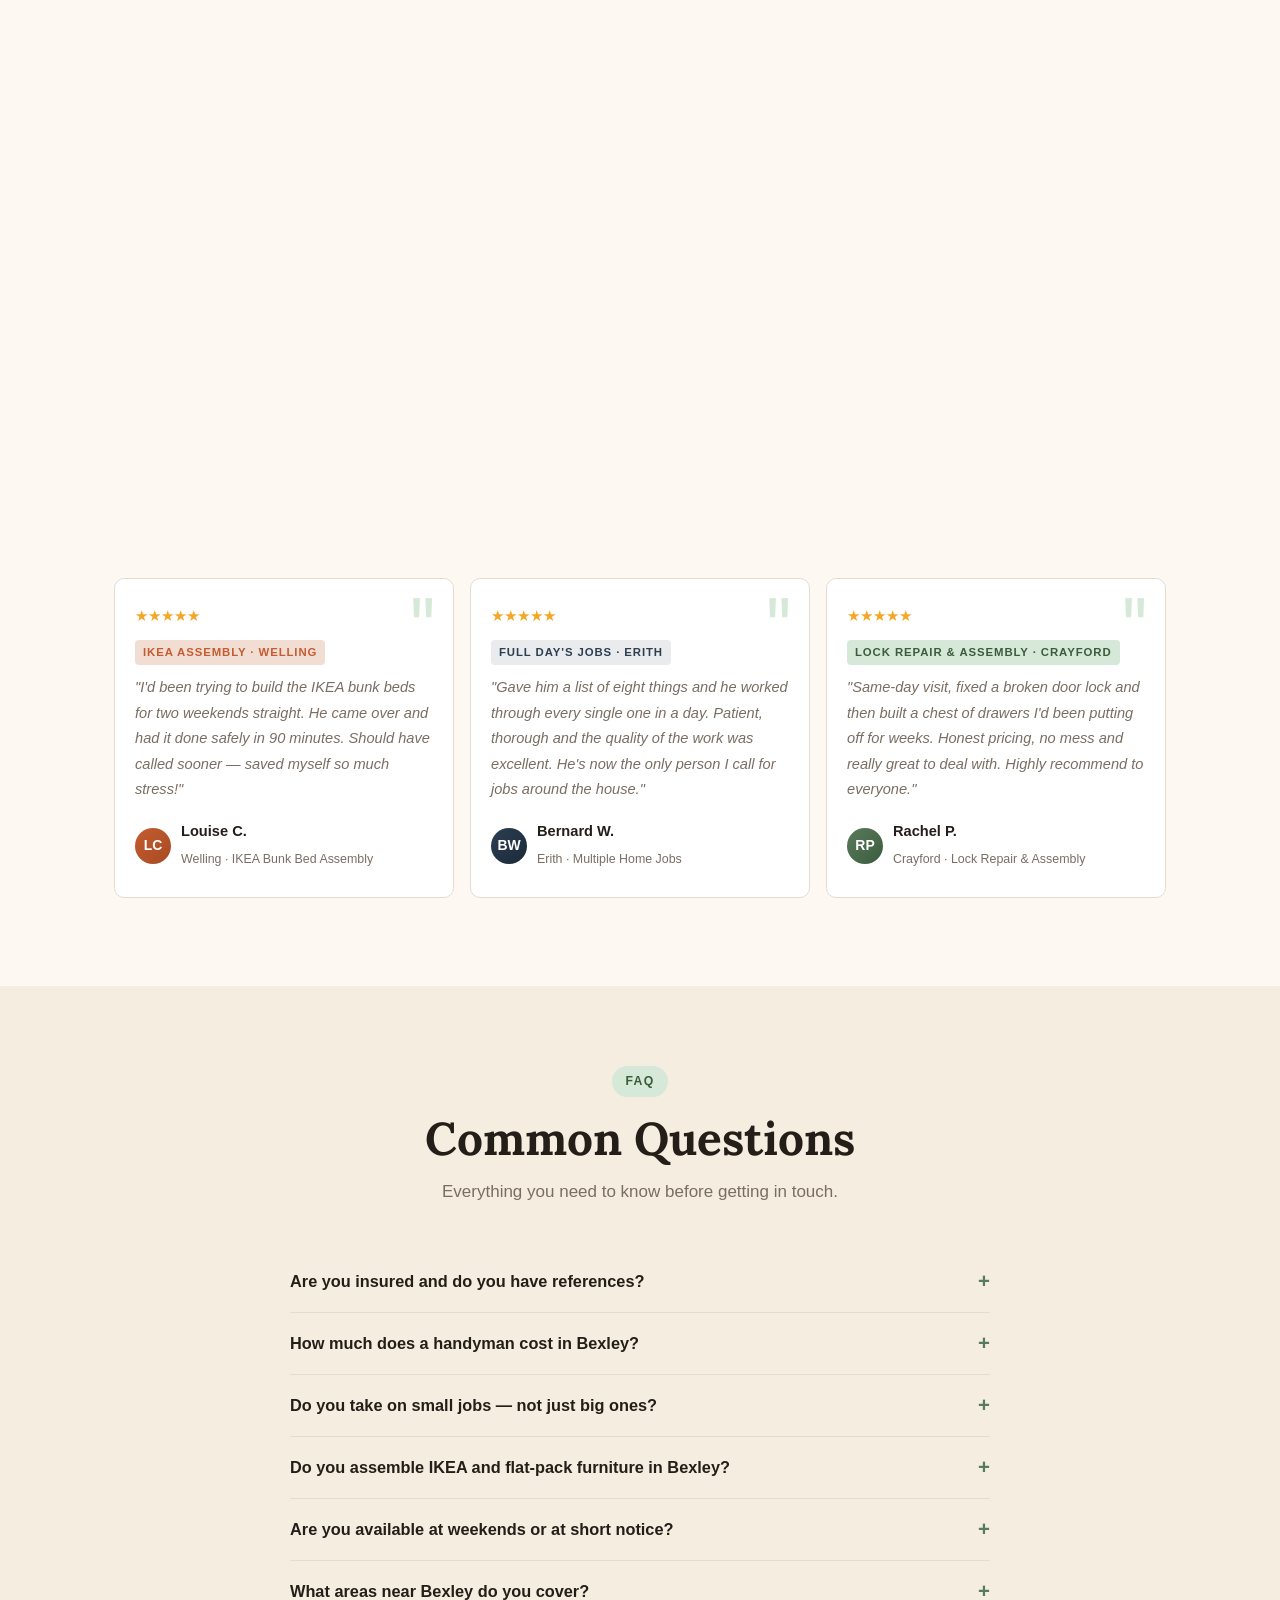
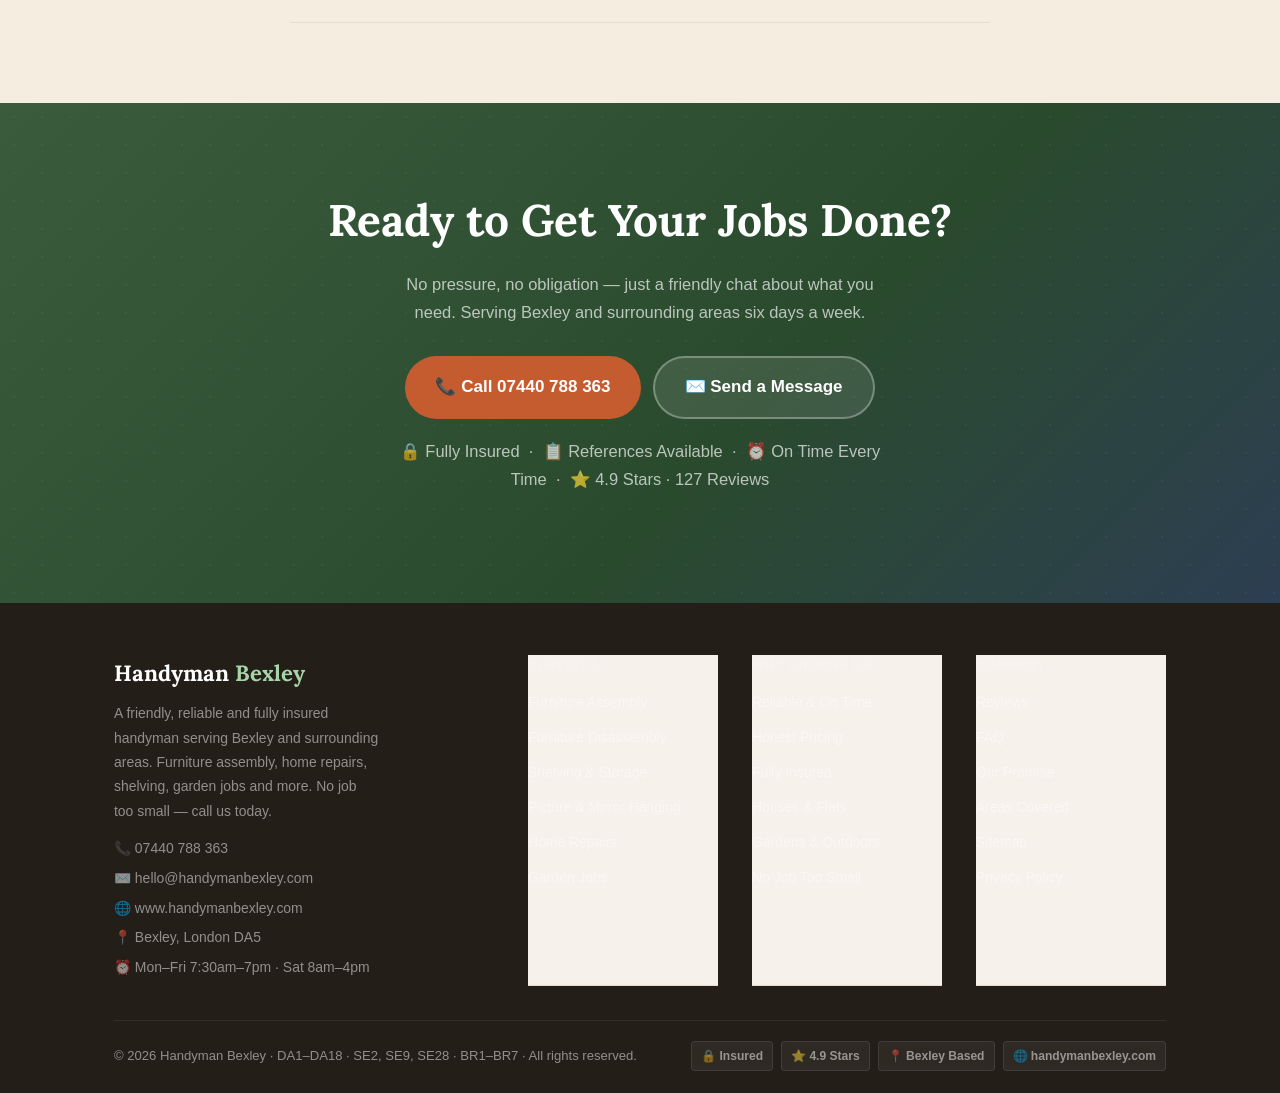
==== commit 9c9b1e3e: "Add files via upload" ====
--- a/index.html
+++ b/index.html
@@ -179,7 +179,7 @@
         <span>⭐ 4.9 Stars · 127 Reviews</span>
       </div>
       <div class="topbar-right">
-        <a href="tel:+447440788363" aria-label="Call us on 07700 000 000">📞 07700 000 000</a>
+        <a href="tel:+447440788363" aria-label="Call us on 07440 788 363">📞 07440 788 363</a>
         <a href="mailto:hello@handymanbexley.com" aria-label="Email us">✉️ hello@handymanbexley.com</a>
       </div>
     </div>
@@ -638,7 +638,7 @@
         <h2 id="cta-heading">Ready to Get Your Jobs Done?</h2>
         <p>No pressure, no obligation — just a friendly chat about what you need. Serving Bexley and surrounding areas six days a week.</p>
         <div class="cta-btns">
-          <a href="tel:+447440788363" class="btn btn-terra">📞 Call 07700 000 000</a>
+          <a href="tel:+447440788363" class="btn btn-terra">📞 Call 07440 788 363</a>
           <a href="mailto:hello@handymanbexley.com" class="cta-ghost">✉️ Send a Message</a>
         </div>
         <p class="cta-note">🔒 Fully Insured &nbsp;·&nbsp; 📋 References Available &nbsp;·&nbsp; ⏰ On Time Every Time &nbsp;·&nbsp; ⭐ 4.9 Stars · 127 Reviews</p>
@@ -658,7 +658,7 @@
         <div class="f-logo">Handyman <span>Bexley</span></div>
         <p class="f-about">A friendly, reliable and fully insured handyman serving Bexley and surrounding areas. Furniture assembly, home repairs, shelving, garden jobs and more. No job too small — call us today.</p>
         <div class="f-contact">
-          <a href="tel:+447440788363" aria-label="Call 07700 000 000">📞 07700 000 000</a>
+          <a href="tel:+447440788363" aria-label="Call 07440 788 363">📞 07440 788 363</a>
           <a href="mailto:hello@handymanbexley.com">✉️ hello@handymanbexley.com</a>
           <a href="https://www.handymanbexley.com">🌐 www.handymanbexley.com</a>
           <a href="#">📍 Bexley, London DA5</a>
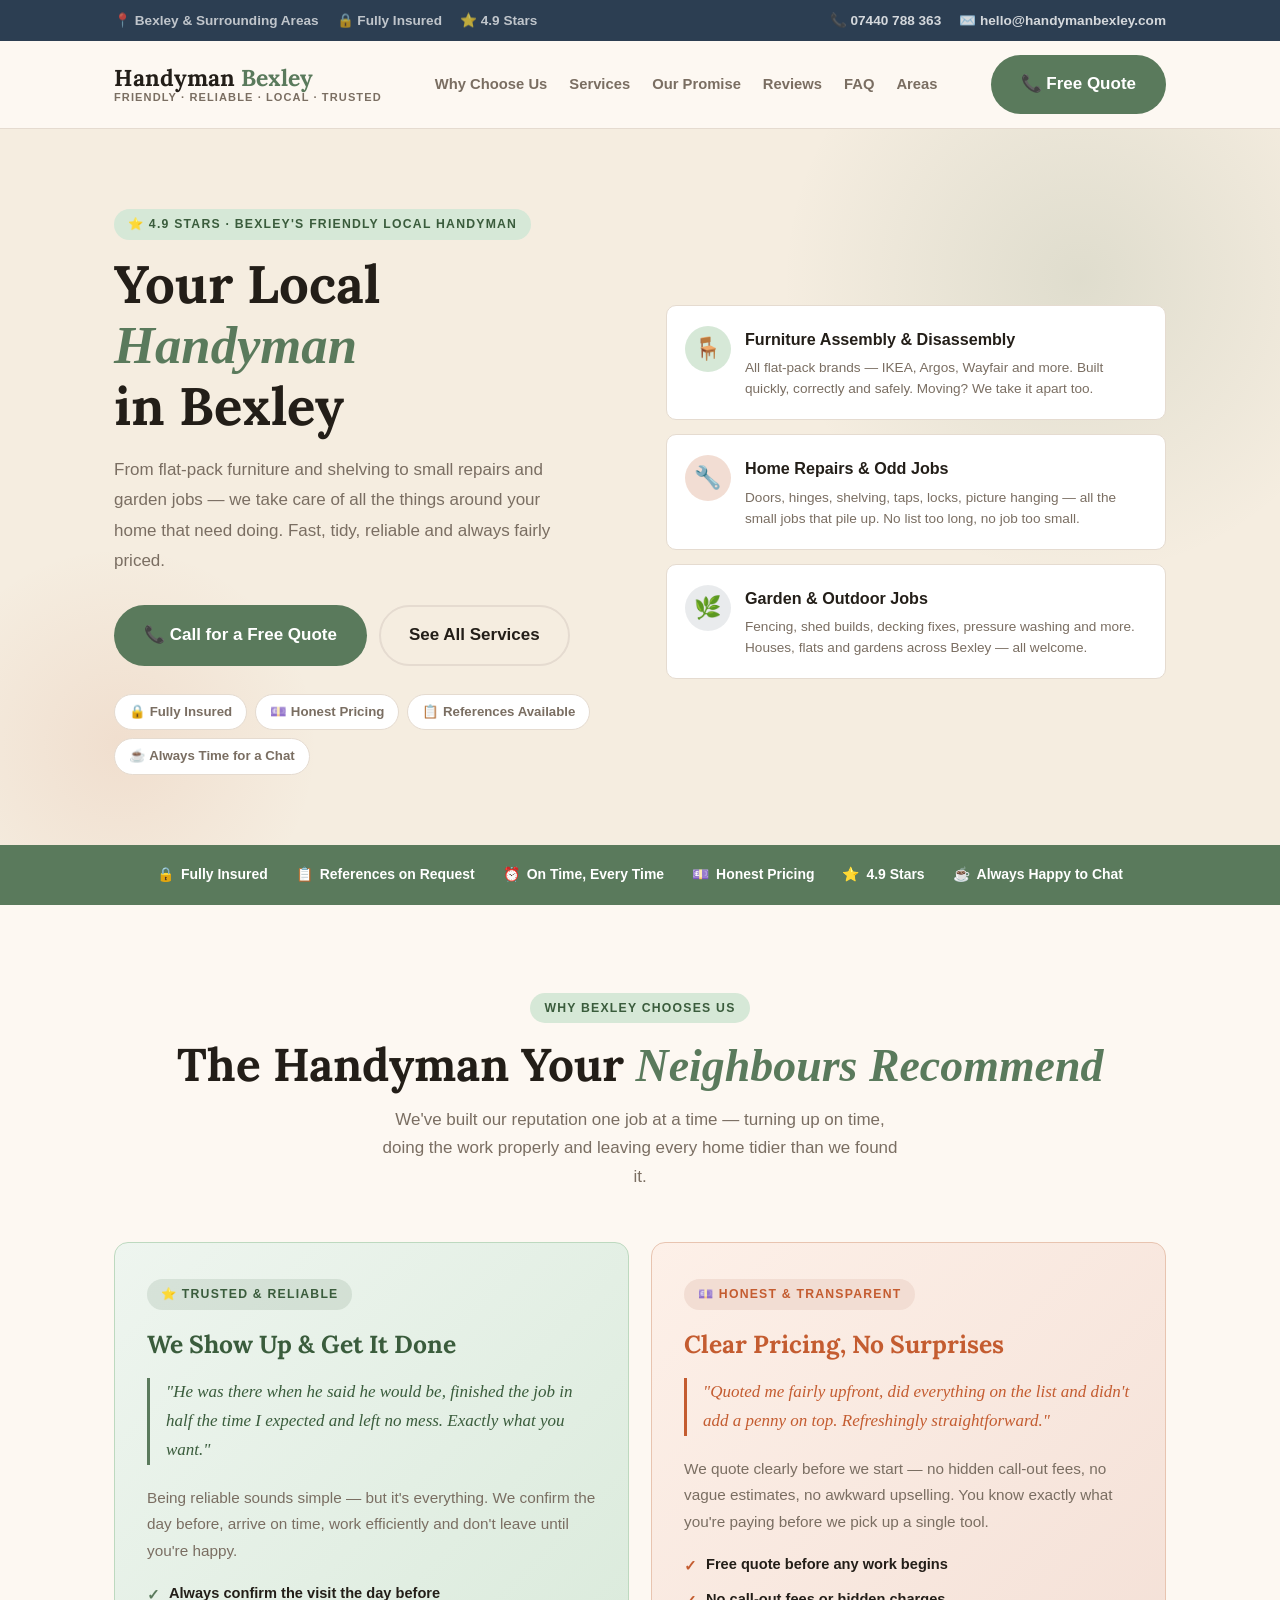
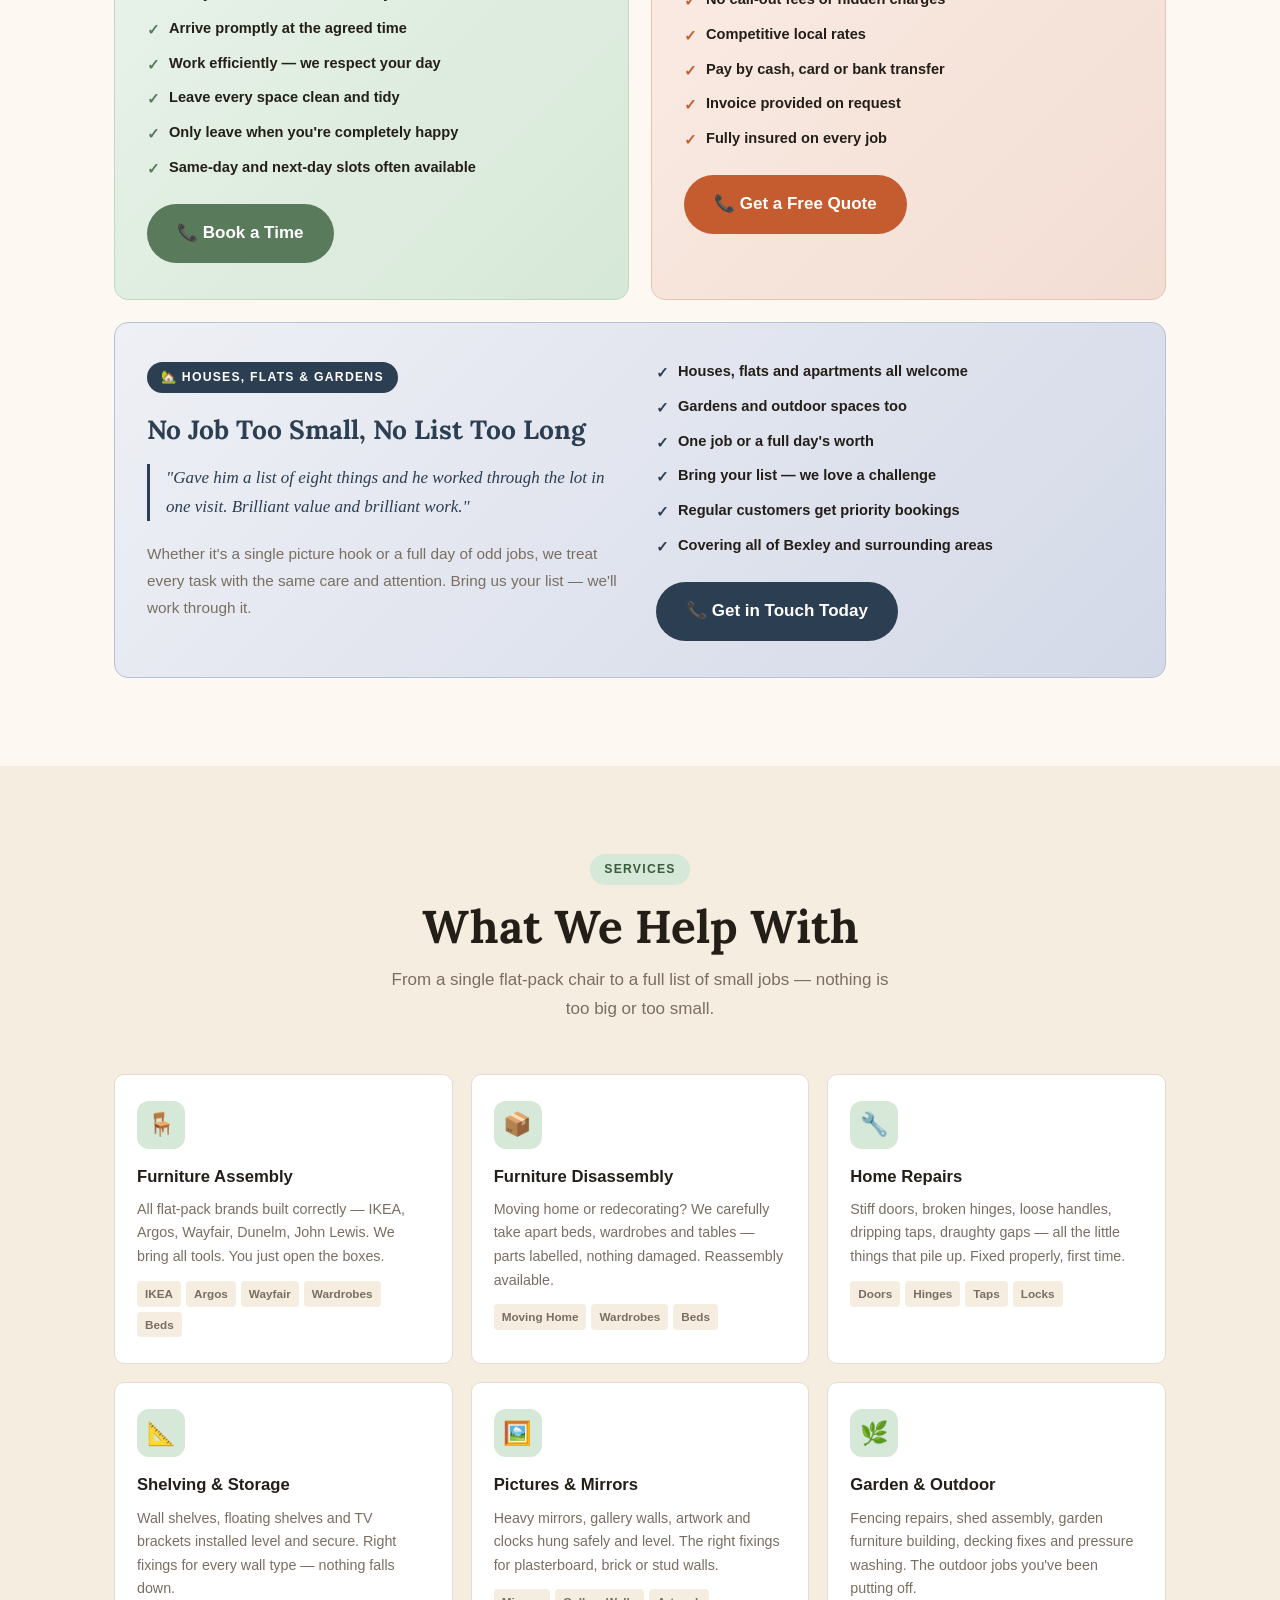
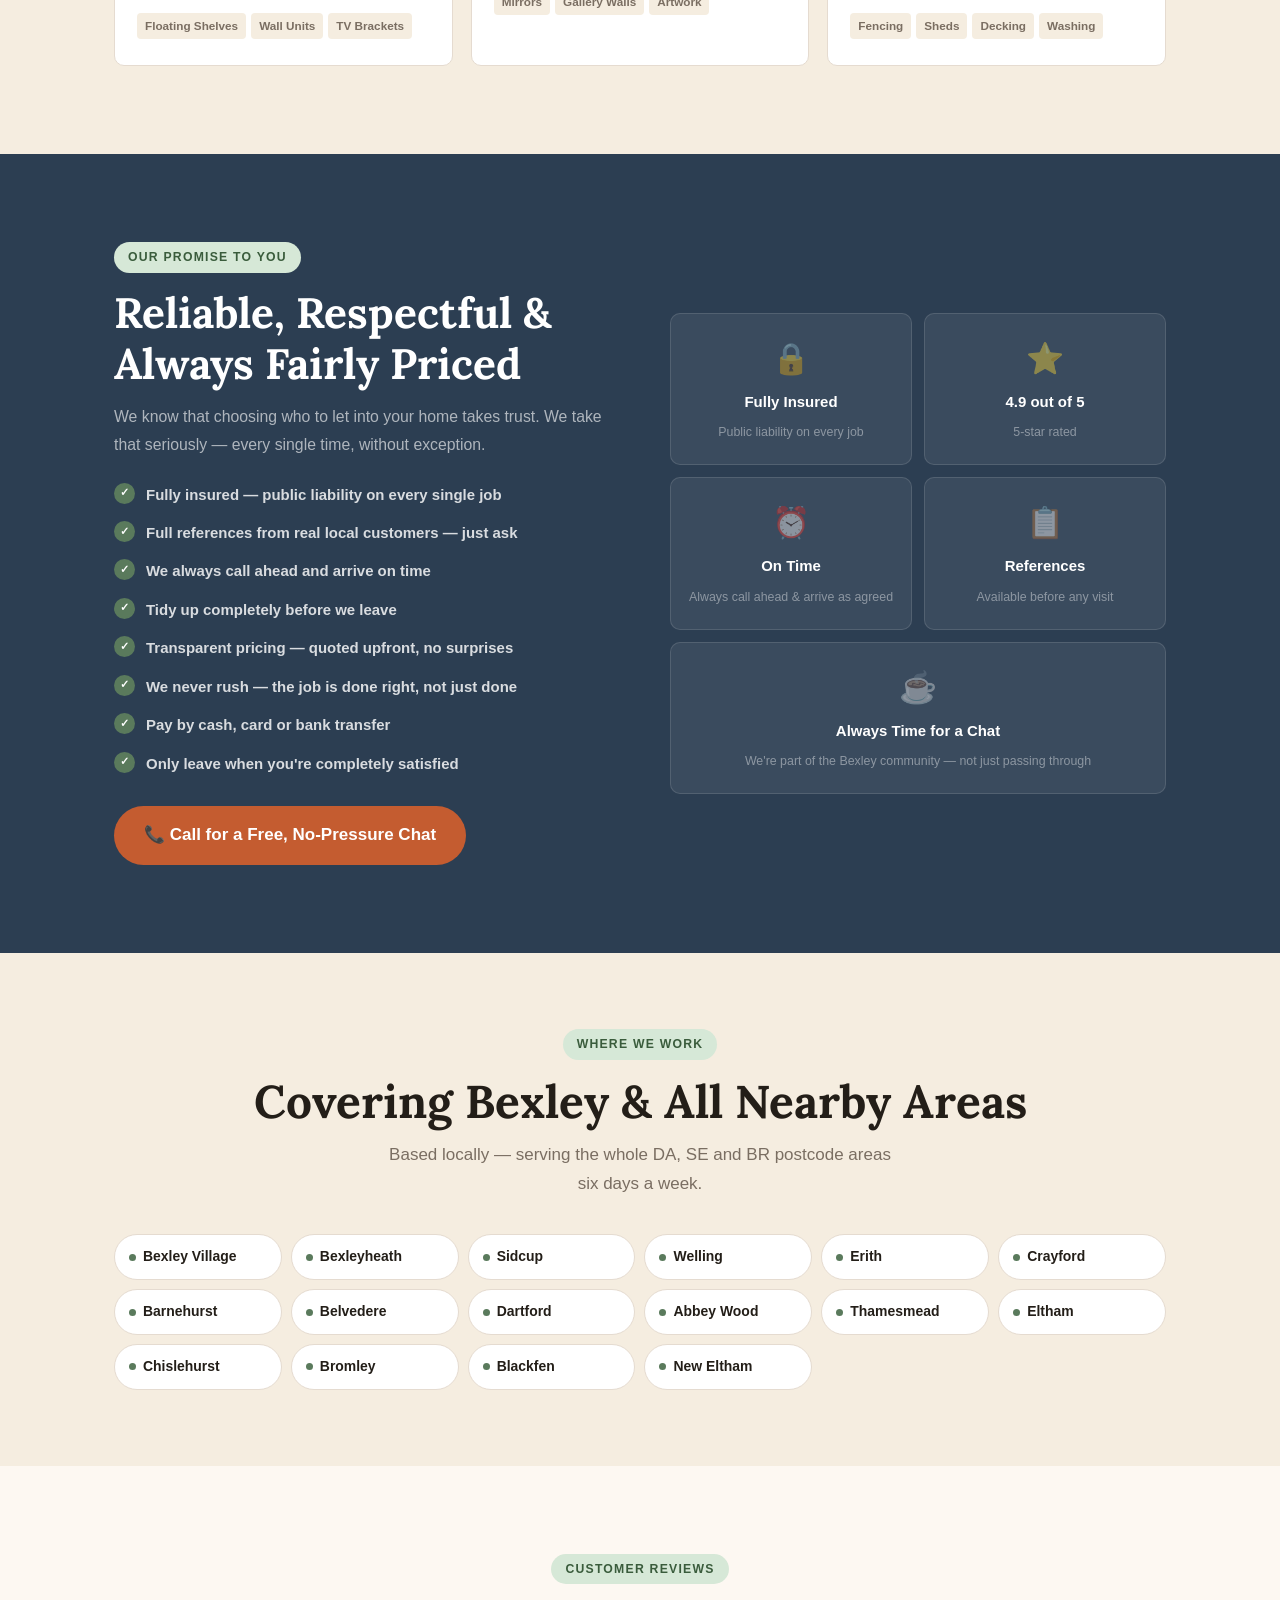
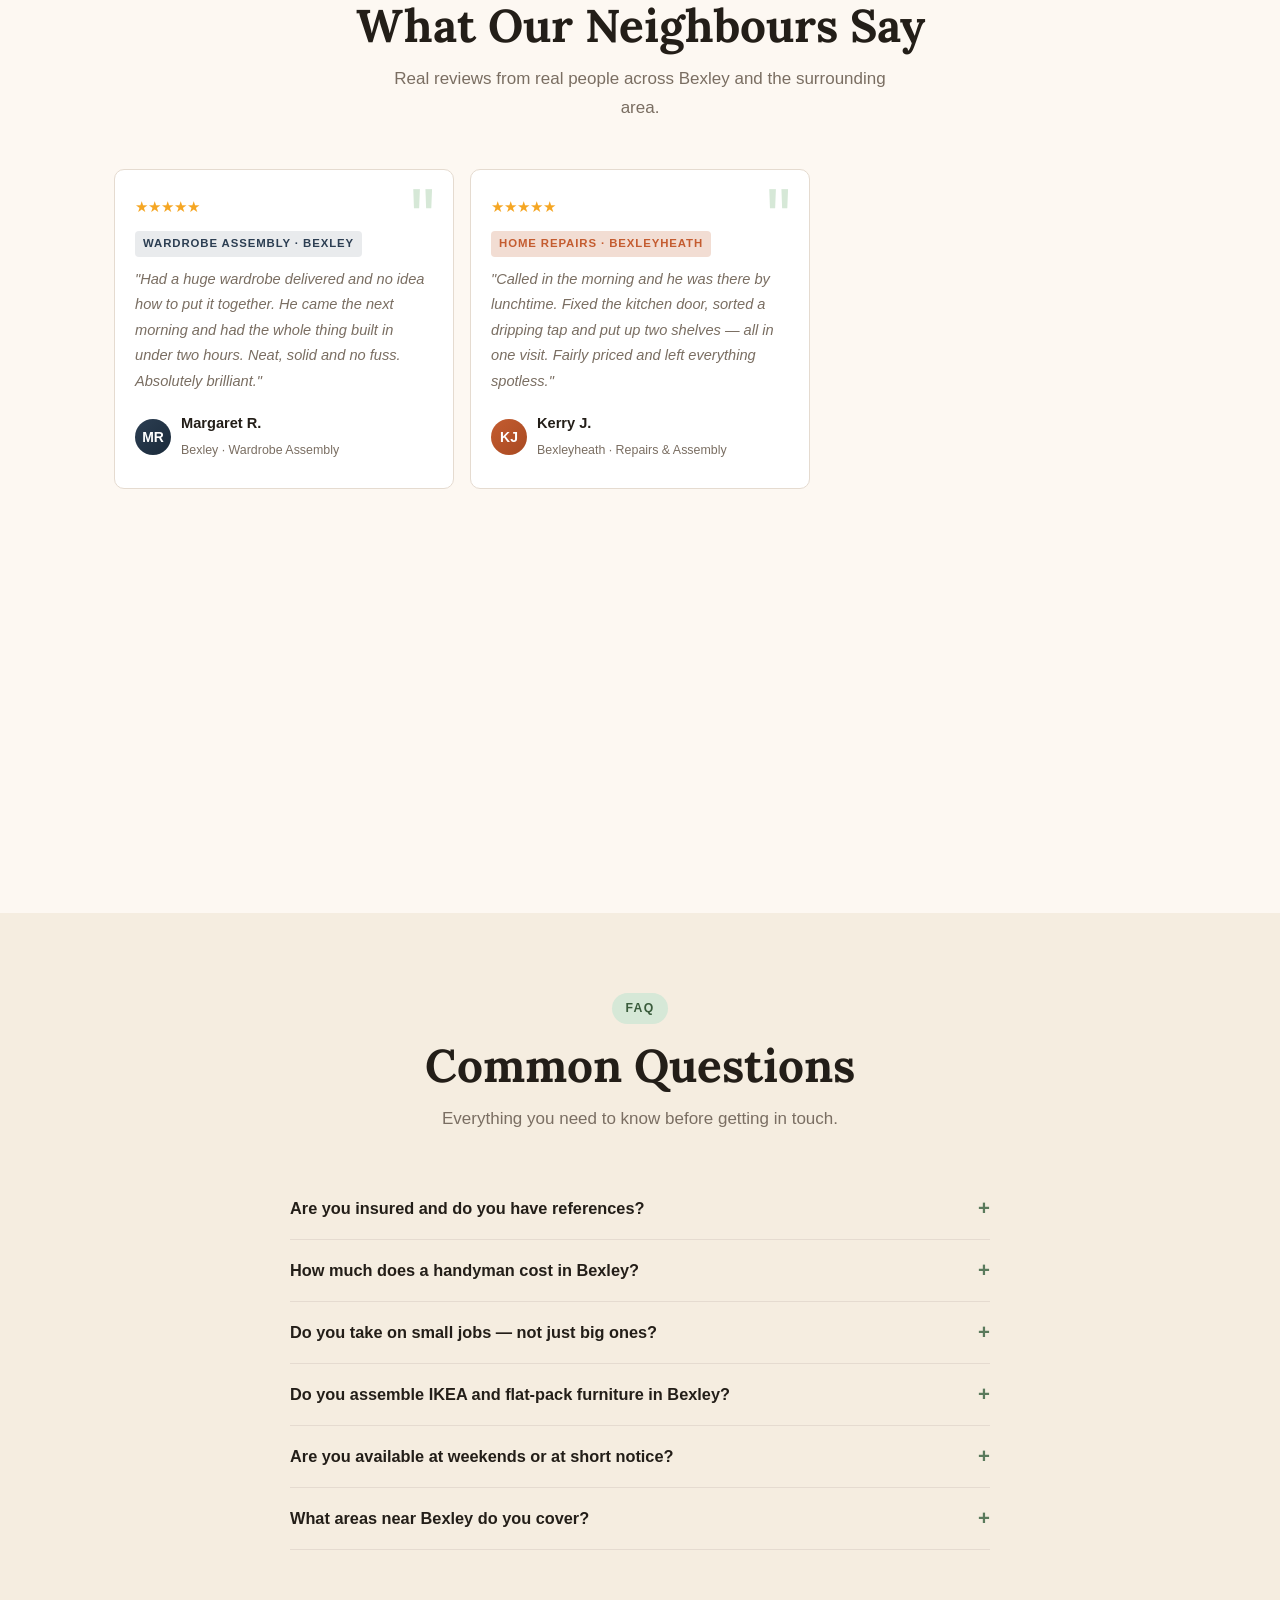
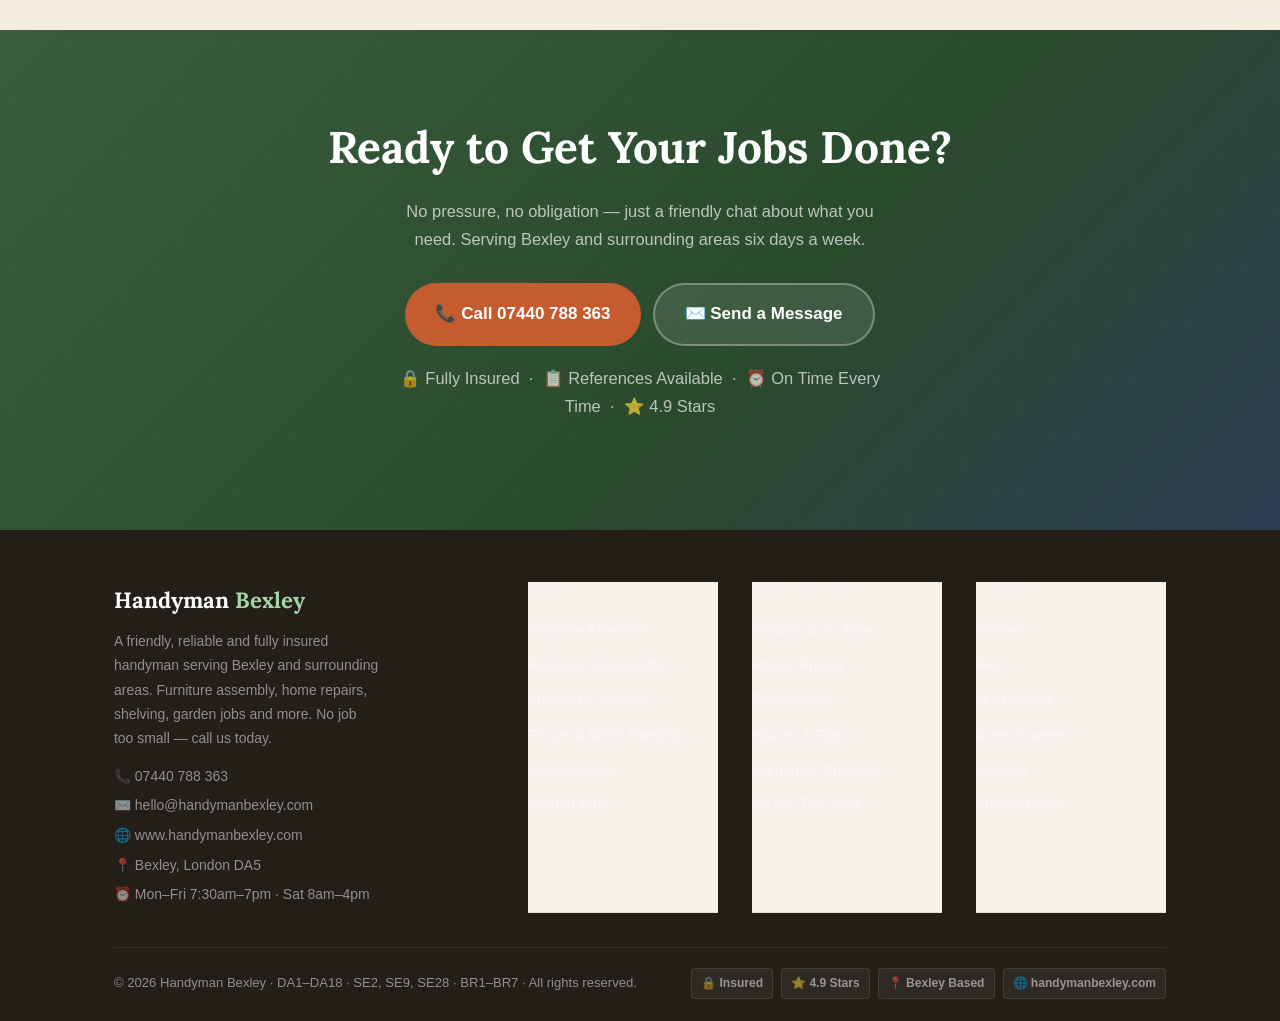
==== commit e78fd35f: "Add files via upload" ====
--- a/index.html
+++ b/index.html
@@ -83,7 +83,7 @@
     "aggregateRating": {
       "@type": "AggregateRating",
       "ratingValue": "4.9",
-      "reviewCount": "127",
+      
       "bestRating": "5",
       "worstRating": "1"
     },
@@ -176,7 +176,7 @@
       <div class="topbar-left">
         <span>📍 Bexley &amp; Surrounding Areas</span>
         <span>🔒 Fully Insured</span>
-        <span>⭐ 4.9 Stars · 127 Reviews</span>
+        <span>⭐ 4.9 Stars</span>
       </div>
       <div class="topbar-right">
         <a href="tel:+447440788363" aria-label="Call us on 07440 788 363">📞 07440 788 363</a>
@@ -234,7 +234,7 @@
       <div class="hero-grid">
 
         <div class="hero-text fade-up">
-          <div class="pill">⭐ 4.9 Stars · 127 Reviews · Bexley's Friendly Local Handyman</div>
+          <div class="pill">⭐ 4.9 Stars · Bexley's Friendly Local Handyman</div>
           <h1 id="hero-heading">Your Local <em>Handyman</em><br>in Bexley</h1>
           <p class="lead">From flat-pack furniture and shelving to small repairs and garden jobs — we take care of all the things around your home that need doing. Fast, tidy, reliable and always fairly priced.</p>
           <div class="hero-btns">
@@ -285,7 +285,7 @@
         <div class="trust-item"><span aria-hidden="true">📋</span> References on Request</div>
         <div class="trust-item"><span aria-hidden="true">⏰</span> On Time, Every Time</div>
         <div class="trust-item"><span aria-hidden="true">💷</span> Honest Pricing</div>
-        <div class="trust-item"><span aria-hidden="true">⭐</span> 4.9 Stars · 127 Reviews</div>
+        <div class="trust-item"><span aria-hidden="true">⭐</span> 4.9 Stars</div>
         <div class="trust-item"><span aria-hidden="true">☕</span> Always Happy to Chat</div>
       </div>
     </div>
@@ -451,7 +451,7 @@
         </div>
         <div class="p-badges fade-up" aria-label="Trust badges">
           <div class="p-badge"><span class="big" aria-hidden="true">🔒</span><strong>Fully Insured</strong><span>Public liability on every job</span></div>
-          <div class="p-badge"><span class="big" aria-hidden="true">⭐</span><strong>4.9 out of 5</strong><span>127 verified reviews</span></div>
+          <div class="p-badge"><span class="big" aria-hidden="true">⭐</span><strong>4.9 out of 5</strong><span>5-star rated</span></div>
           <div class="p-badge"><span class="big" aria-hidden="true">⏰</span><strong>On Time</strong><span>Always call ahead &amp; arrive as agreed</span></div>
           <div class="p-badge"><span class="big" aria-hidden="true">📋</span><strong>References</strong><span>Available before any visit</span></div>
           <div class="p-badge wide"><span class="big" aria-hidden="true">☕</span><strong>Always Time for a Chat</strong><span>We're part of the Bexley community — not just passing through</span></div>
@@ -641,7 +641,7 @@
           <a href="tel:+447440788363" class="btn btn-terra">📞 Call 07440 788 363</a>
           <a href="mailto:hello@handymanbexley.com" class="cta-ghost">✉️ Send a Message</a>
         </div>
-        <p class="cta-note">🔒 Fully Insured &nbsp;·&nbsp; 📋 References Available &nbsp;·&nbsp; ⏰ On Time Every Time &nbsp;·&nbsp; ⭐ 4.9 Stars · 127 Reviews</p>
+        <p class="cta-note">🔒 Fully Insured &nbsp;·&nbsp; 📋 References Available &nbsp;·&nbsp; ⏰ On Time Every Time &nbsp;·&nbsp; ⭐ 4.9 Stars</p>
       </div>
     </div>
   </section>
